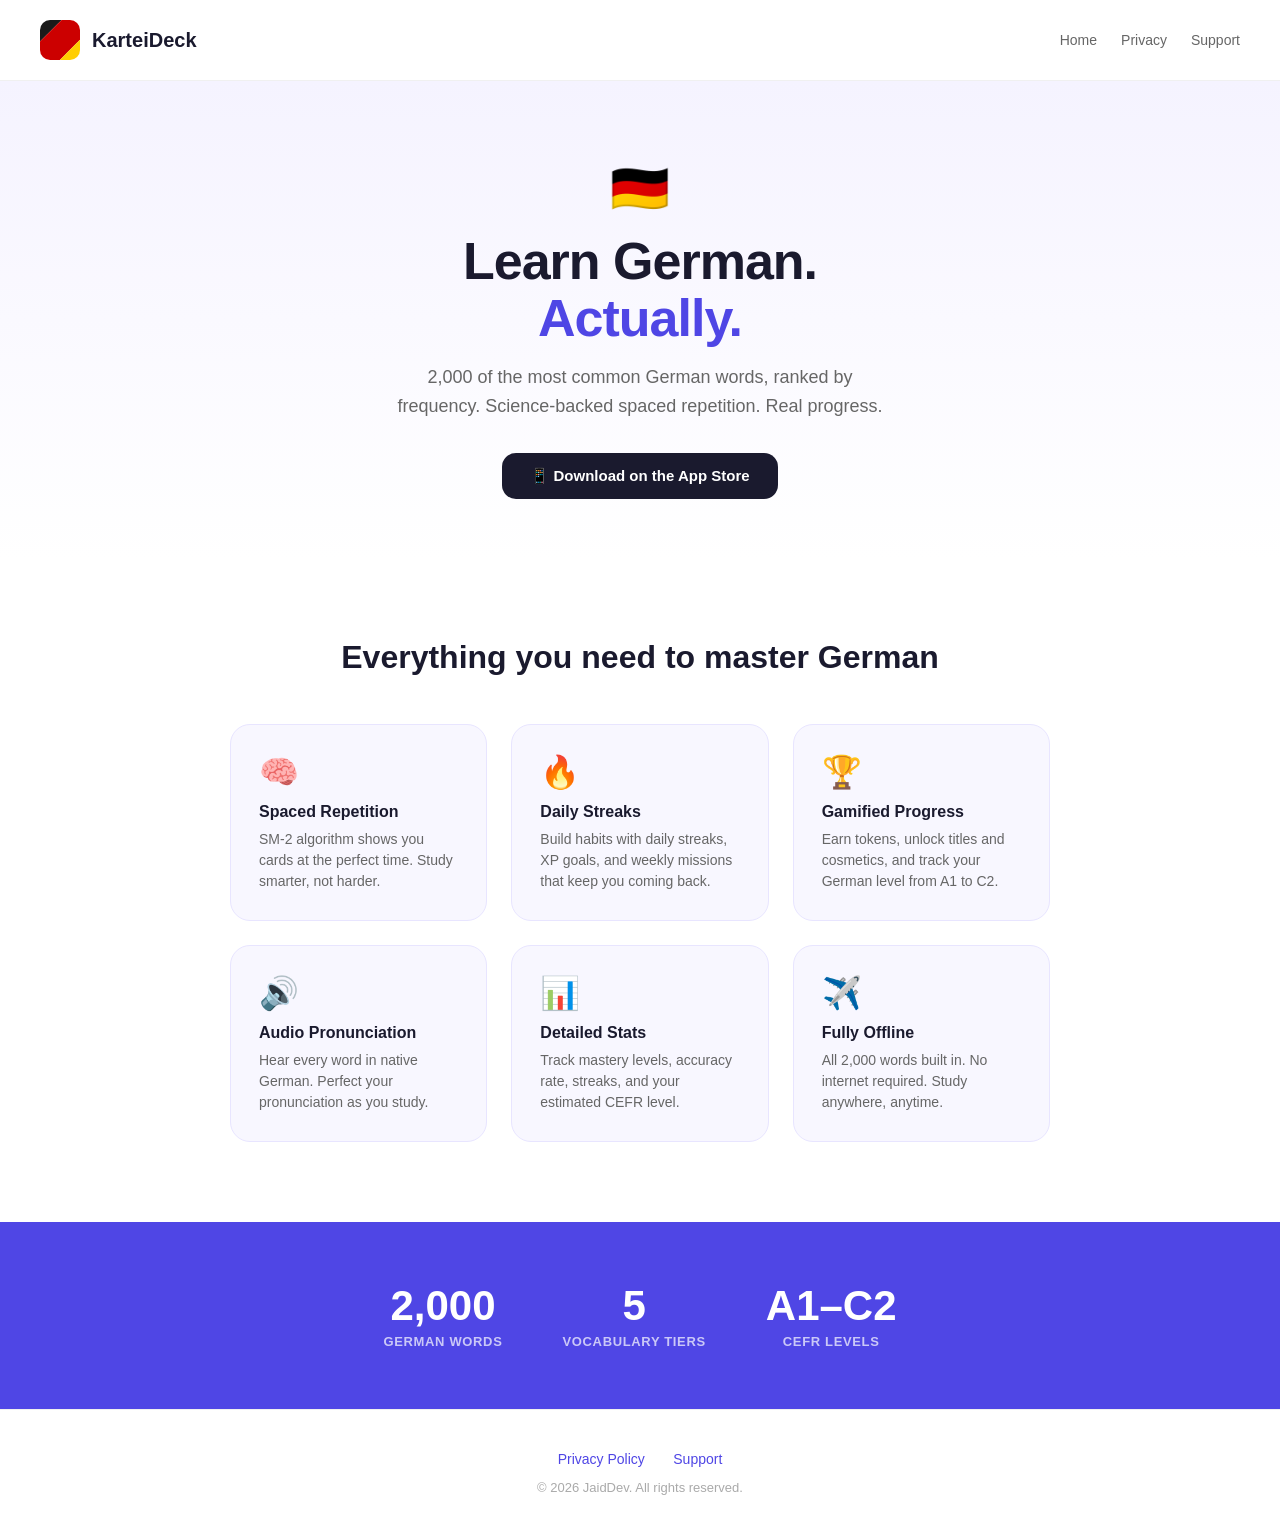
==== index.html @ 6522e7b8 "Add files via upload" ====
<!DOCTYPE html>
<html lang="en">
<head>
<meta charset="UTF-8">
<meta name="viewport" content="width=device-width, initial-scale=1.0">
<title>KarteiDeck — Learn German with Flashcards</title>
<style>
  * { box-sizing: border-box; margin: 0; padding: 0; }
  body { font-family: -apple-system, BlinkMacSystemFont, 'Segoe UI', sans-serif; background: #fff; color: #1a1a2e; }

  /* NAV */
  nav { display: flex; justify-content: space-between; align-items: center; padding: 20px 40px; border-bottom: 1px solid #f0f0f0; }
  .logo { display: flex; align-items: center; gap: 12px; }
  .logo-icon { width: 40px; height: 40px; border-radius: 10px; overflow: hidden; }
  .logo-icon svg { width: 40px; height: 40px; }
  .logo-text { font-size: 20px; font-weight: 800; color: #1a1a2e; }
  .nav-links { display: flex; gap: 24px; }
  .nav-links a { font-size: 14px; font-weight: 500; color: #666; text-decoration: none; }
  .nav-links a:hover { color: #4f46e5; }

  /* HERO */
  .hero { text-align: center; padding: 80px 40px 60px; background: linear-gradient(180deg, #f5f3ff 0%, #fff 100%); }
  .flag { font-size: 48px; margin-bottom: 16px; }
  .hero h1 { font-size: 52px; font-weight: 900; color: #1a1a2e; letter-spacing: -1px; margin-bottom: 16px; line-height: 1.1; }
  .hero h1 span { color: #4f46e5; }
  .hero p { font-size: 18px; color: #666; max-width: 500px; margin: 0 auto 32px; line-height: 1.6; }
  .app-store-btn { display: inline-block; background: #1a1a2e; color: #fff; padding: 14px 28px; border-radius: 14px; font-size: 15px; font-weight: 700; text-decoration: none; }
  .app-store-btn:hover { background: #4f46e5; }

  /* FEATURES */
  .features { padding: 80px 40px; max-width: 900px; margin: 0 auto; }
  .features h2 { font-size: 32px; font-weight: 900; text-align: center; margin-bottom: 48px; color: #1a1a2e; }
  .feature-grid { display: grid; grid-template-columns: repeat(3, 1fr); gap: 24px; }
  .feature-card { background: #f8f7ff; border-radius: 20px; padding: 28px; border: 1.5px solid #e8e5ff; }
  .feature-icon { font-size: 32px; margin-bottom: 12px; }
  .feature-title { font-size: 16px; font-weight: 800; color: #1a1a2e; margin-bottom: 8px; }
  .feature-desc { font-size: 14px; color: #666; line-height: 1.5; }

  /* STATS */
  .stats { background: #4f46e5; padding: 60px 40px; text-align: center; }
  .stats-grid { display: flex; justify-content: center; gap: 60px; max-width: 600px; margin: 0 auto; }
  .stat-num { font-size: 42px; font-weight: 900; color: #fff; }
  .stat-lbl { font-size: 13px; color: rgba(255,255,255,0.7); font-weight: 600; margin-top: 4px; text-transform: uppercase; letter-spacing: 0.05em; }

  /* FOOTER */
  footer { padding: 40px; text-align: center; border-top: 1px solid #f0f0f0; }
  footer a { color: #4f46e5; text-decoration: none; margin: 0 12px; font-size: 14px; }
  footer p { color: #aaa; font-size: 13px; margin-top: 12px; }

  @media (max-width: 600px) {
    .hero h1 { font-size: 32px; }
    .feature-grid { grid-template-columns: 1fr; }
    .stats-grid { flex-direction: column; gap: 32px; }
    nav { padding: 16px 20px; }
    .hero { padding: 48px 20px 40px; }
    .features { padding: 48px 20px; }
  }
</style>
</head>
<body>

<nav>
  <div class="logo">
    <div class="logo-icon">
      <svg viewBox="0 0 40 40" xmlns="http://www.w3.org/2000/svg">
        <g transform="rotate(-45, 20, 20)">
          <rect x="-20" y="-20" width="80" height="27" fill="#1a1a1a"/>
          <rect x="-20" y="7" width="80" height="27" fill="#CC0000"/>
          <rect x="-20" y="34" width="80" height="27" fill="#FFCE00"/>
        </g>
      </svg>
    </div>
    <span class="logo-text">KarteiDeck</span>
  </div>
  <div class="nav-links">
    <a href="index.html">Home</a>
    <a href="privacy.html">Privacy</a>
    <a href="support.html">Support</a>
  </div>
</nav>

<section class="hero">
  <div class="flag">🇩🇪</div>
  <h1>Learn German.<br><span>Actually.</span></h1>
  <p>2,000 of the most common German words, ranked by frequency. Science-backed spaced repetition. Real progress.</p>
  <a href="#" class="app-store-btn">📱 Download on the App Store</a>
</section>

<section class="features">
  <h2>Everything you need to master German</h2>
  <div class="feature-grid">
    <div class="feature-card">
      <div class="feature-icon">🧠</div>
      <div class="feature-title">Spaced Repetition</div>
      <div class="feature-desc">SM-2 algorithm shows you cards at the perfect time. Study smarter, not harder.</div>
    </div>
    <div class="feature-card">
      <div class="feature-icon">🔥</div>
      <div class="feature-title">Daily Streaks</div>
      <div class="feature-desc">Build habits with daily streaks, XP goals, and weekly missions that keep you coming back.</div>
    </div>
    <div class="feature-card">
      <div class="feature-icon">🏆</div>
      <div class="feature-title">Gamified Progress</div>
      <div class="feature-desc">Earn tokens, unlock titles and cosmetics, and track your German level from A1 to C2.</div>
    </div>
    <div class="feature-card">
      <div class="feature-icon">🔊</div>
      <div class="feature-title">Audio Pronunciation</div>
      <div class="feature-desc">Hear every word in native German. Perfect your pronunciation as you study.</div>
    </div>
    <div class="feature-card">
      <div class="feature-icon">📊</div>
      <div class="feature-title">Detailed Stats</div>
      <div class="feature-desc">Track mastery levels, accuracy rate, streaks, and your estimated CEFR level.</div>
    </div>
    <div class="feature-card">
      <div class="feature-icon">✈️</div>
      <div class="feature-title">Fully Offline</div>
      <div class="feature-desc">All 2,000 words built in. No internet required. Study anywhere, anytime.</div>
    </div>
  </div>
</section>

<section class="stats">
  <div class="stats-grid">
    <div>
      <div class="stat-num">2,000</div>
      <div class="stat-lbl">German words</div>
    </div>
    <div>
      <div class="stat-num">5</div>
      <div class="stat-lbl">Vocabulary tiers</div>
    </div>
    <div>
      <div class="stat-num">A1–C2</div>
      <div class="stat-lbl">CEFR levels</div>
    </div>
  </div>
</section>

<footer>
  <a href="privacy.html">Privacy Policy</a>
  <a href="support.html">Support</a>
  <p>© 2026 JaidDev. All rights reserved.</p>
</footer>

</body>
</html>
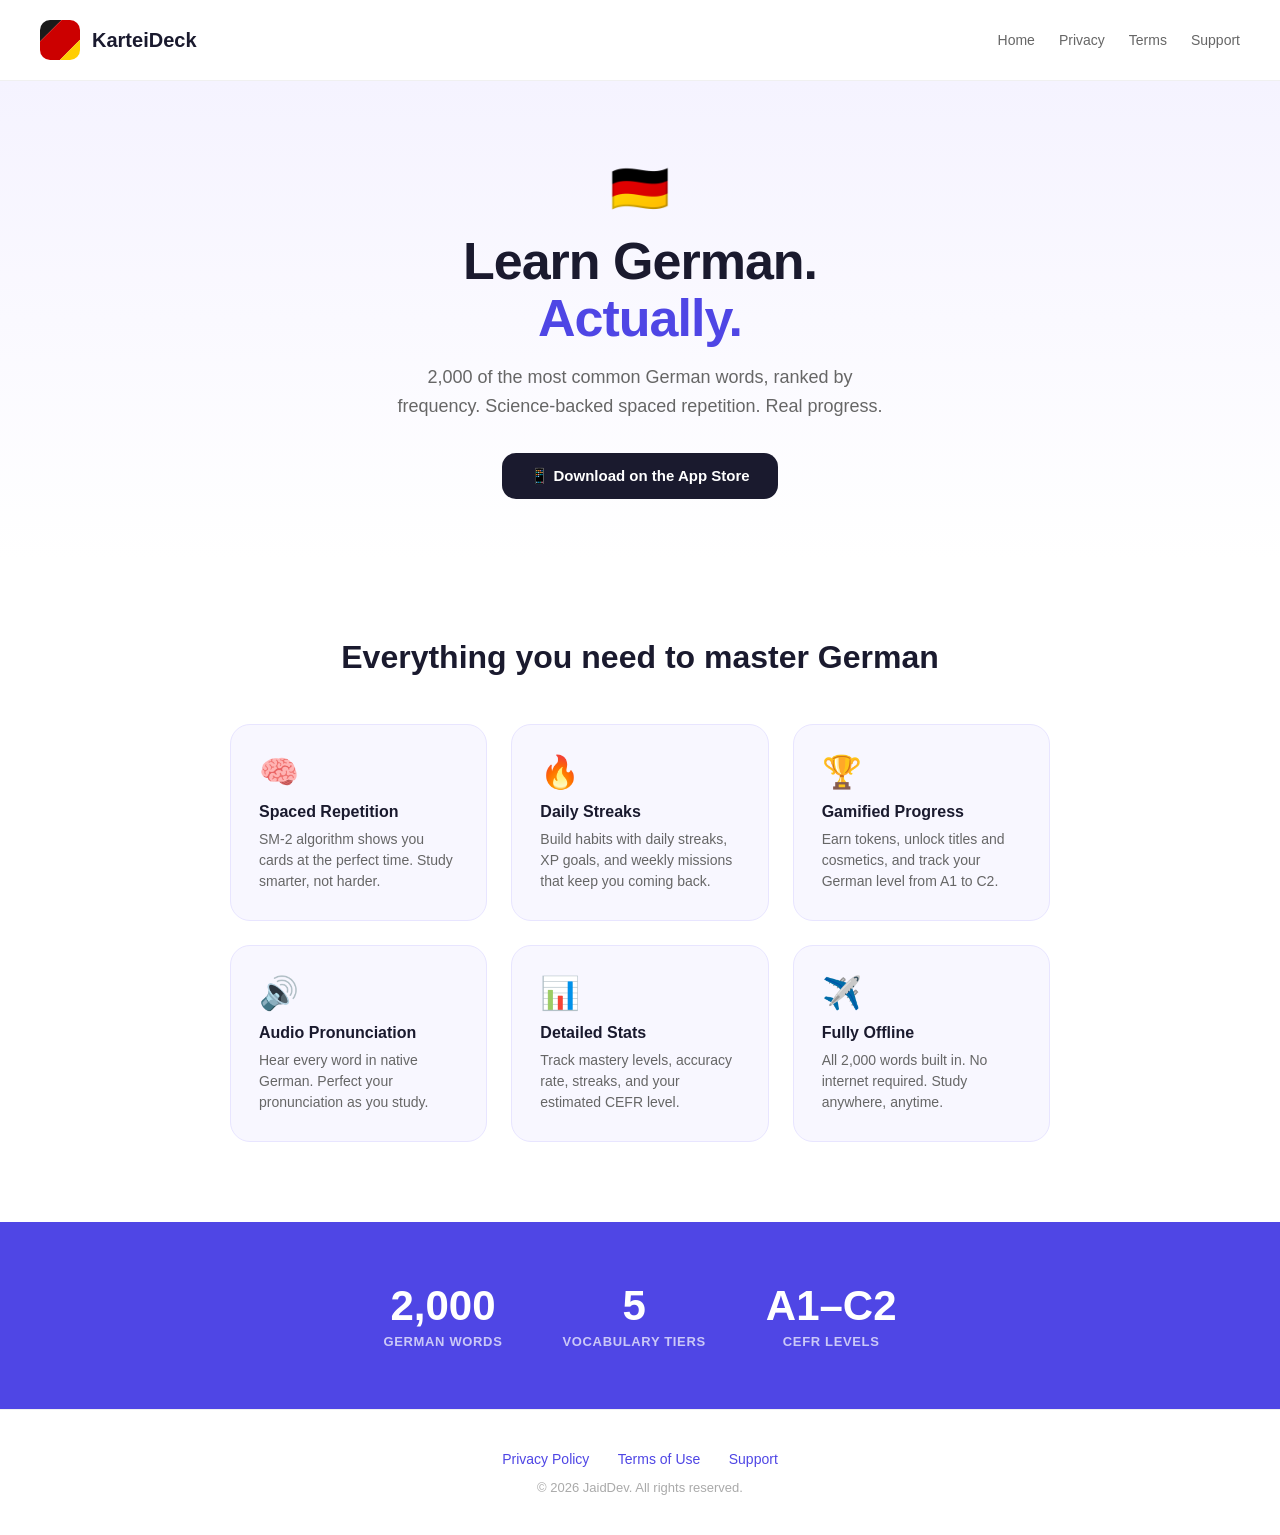
==== commit cefa129d: "terms added" ====
--- a/index.html
+++ b/index.html
@@ -75,6 +75,7 @@
   <div class="nav-links">
     <a href="index.html">Home</a>
     <a href="privacy.html">Privacy</a>
+    <a href="terms-of-use.html">Terms</a>
     <a href="support.html">Support</a>
   </div>
 </nav>
@@ -141,9 +142,10 @@
 
 <footer>
   <a href="privacy.html">Privacy Policy</a>
+  <a href="terms-of-use.html">Terms of Use</a>
   <a href="support.html">Support</a>
   <p>© 2026 JaidDev. All rights reserved.</p>
 </footer>
 
 </body>
-</html>
+</html>
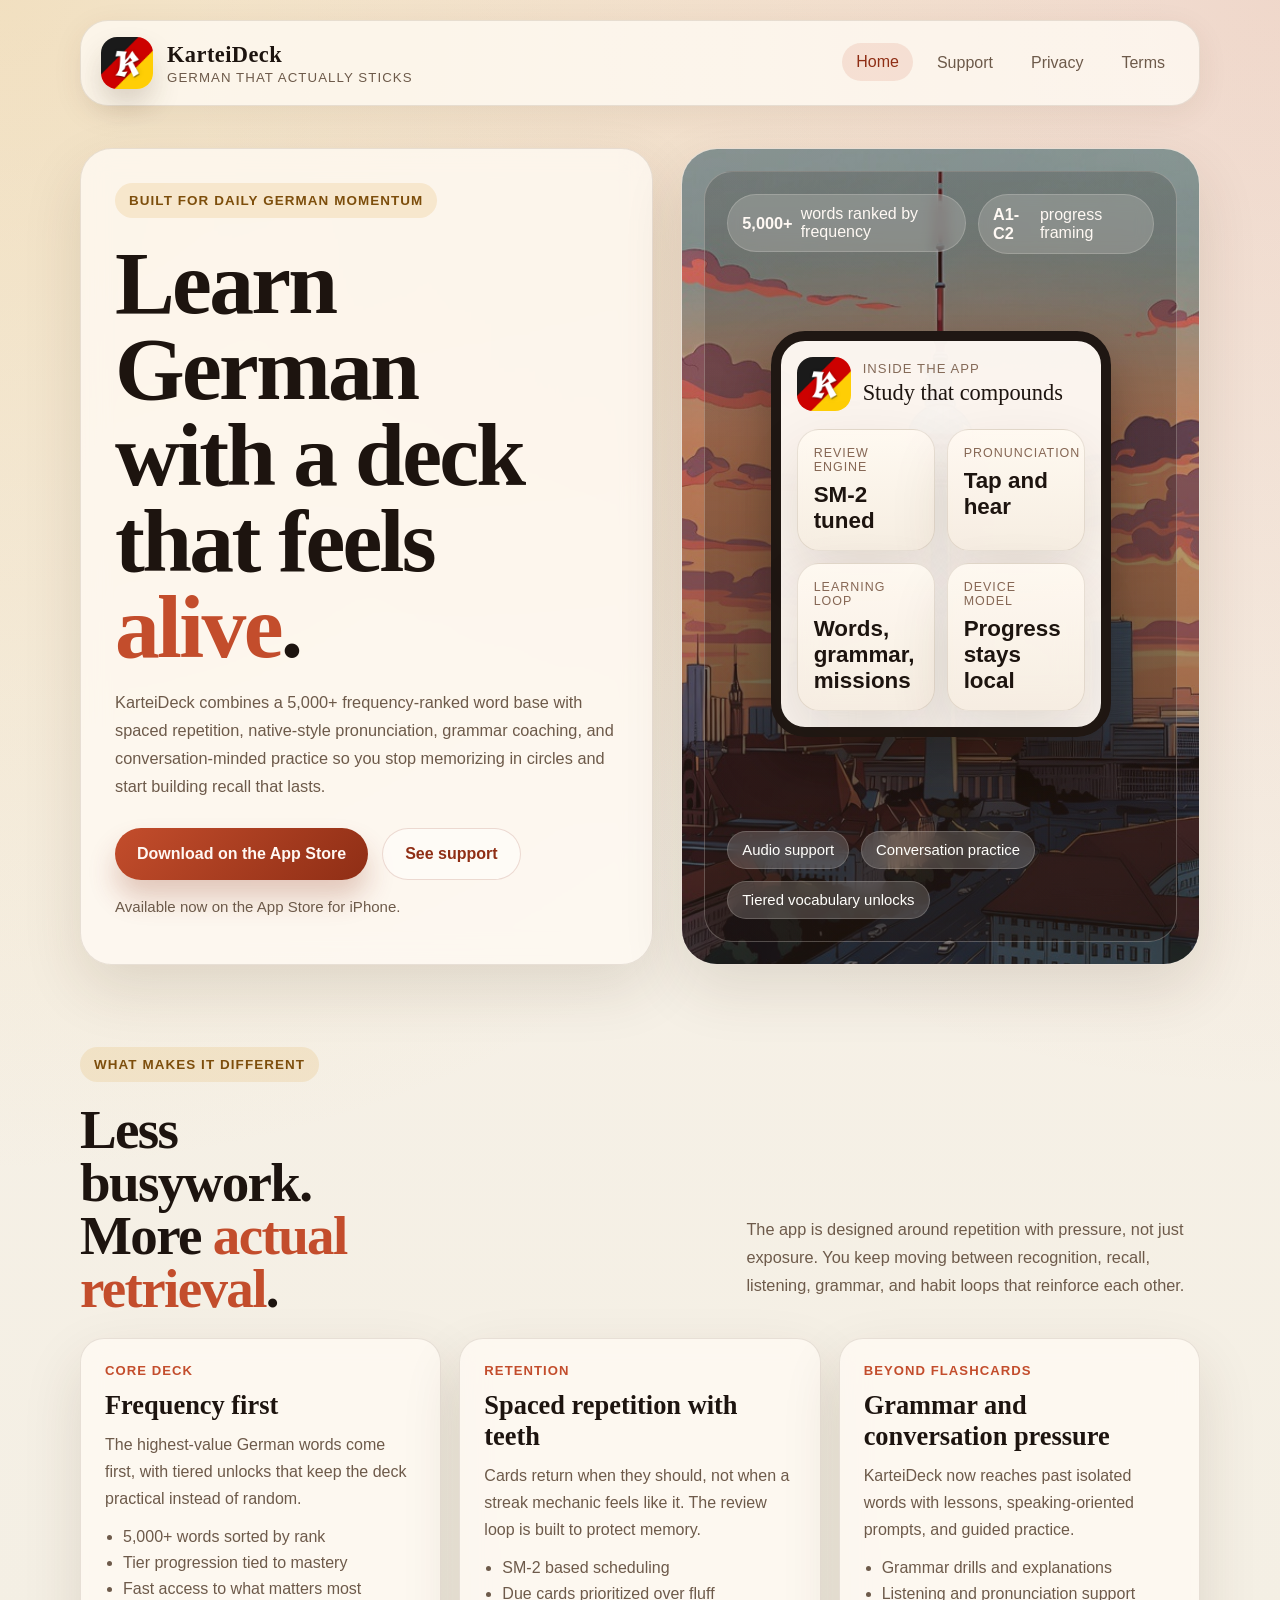
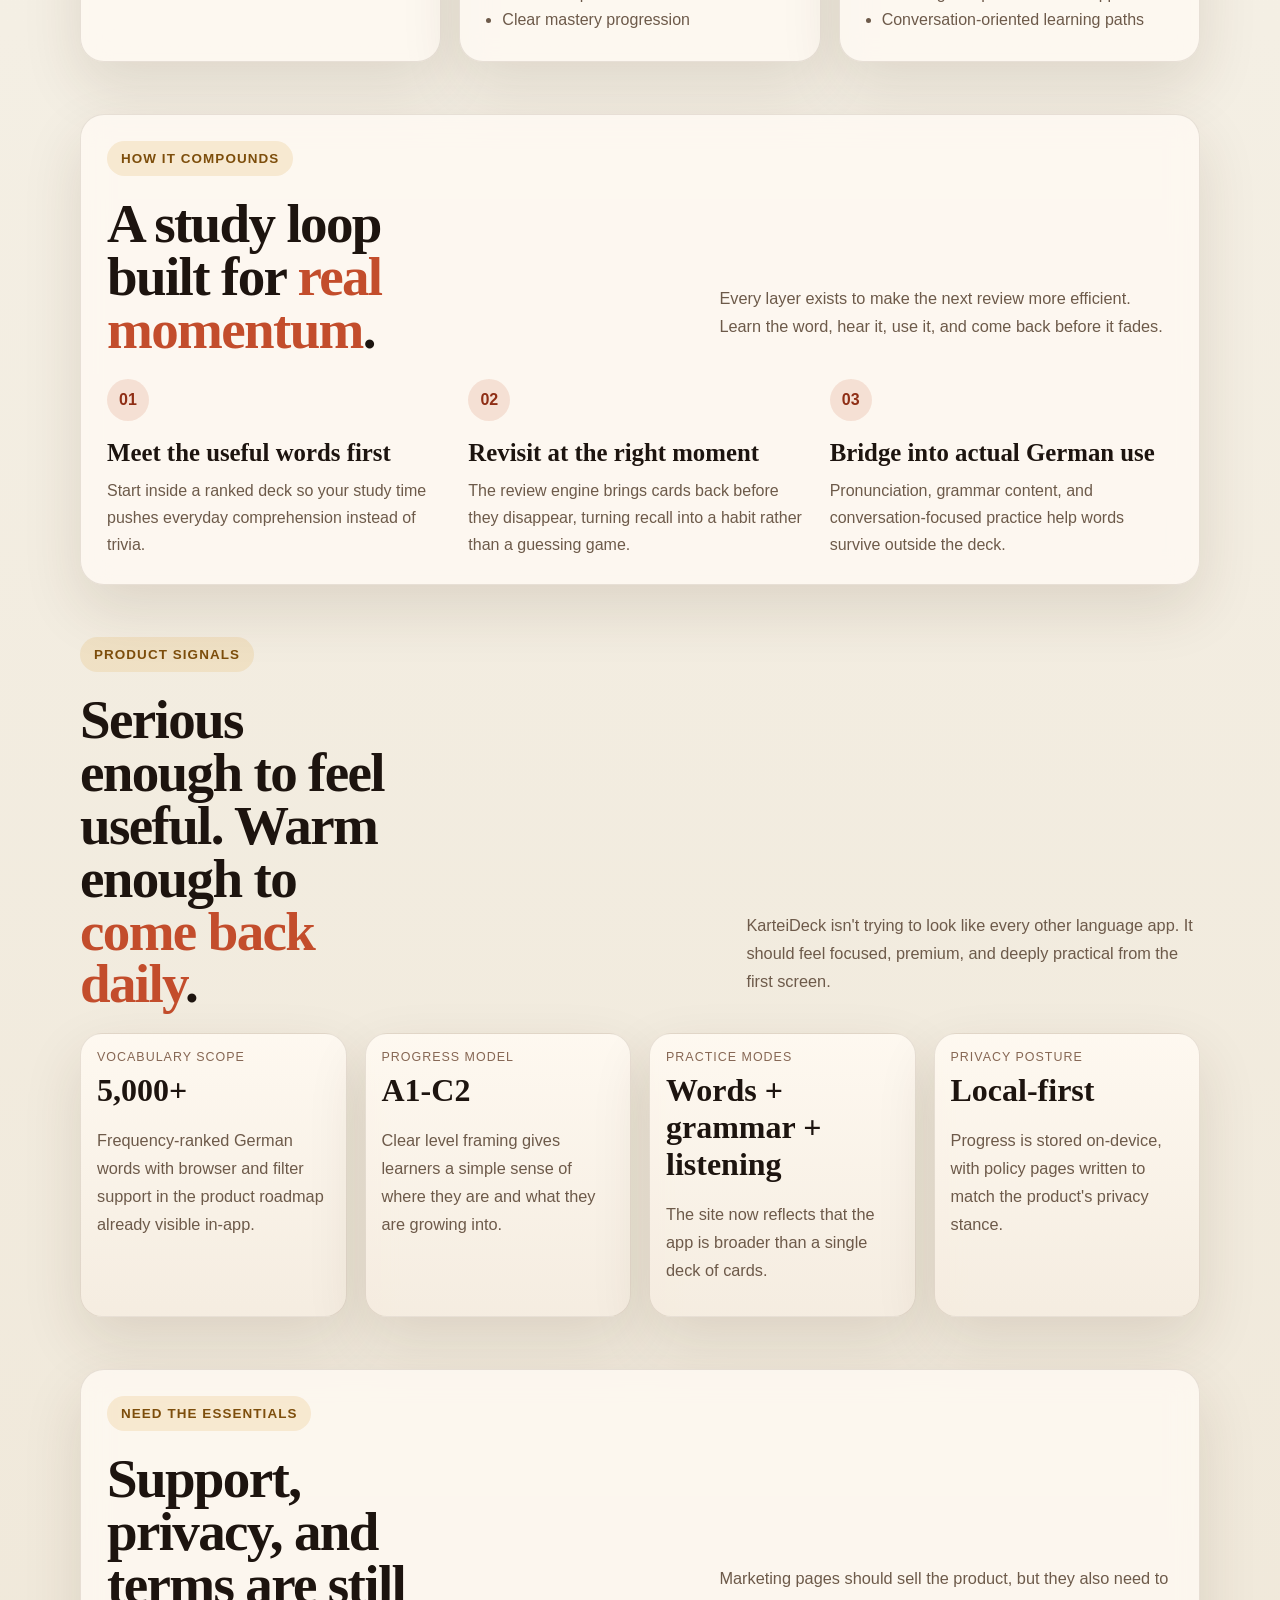
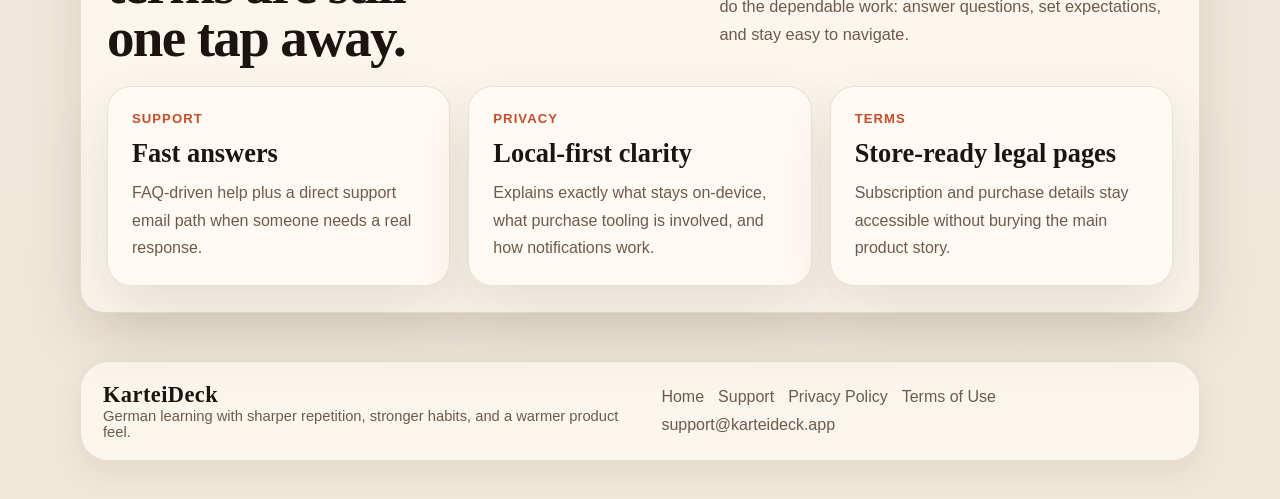
==== commit 79cc4f33: "Redesign website landing and legal pages" ====
--- a/index.html
+++ b/index.html
@@ -1,151 +1,258 @@
 <!DOCTYPE html>
 <html lang="en">
 <head>
-<meta charset="UTF-8">
-<meta name="viewport" content="width=device-width, initial-scale=1.0">
-<title>KarteiDeck — Learn German with Flashcards</title>
-<style>
-  * { box-sizing: border-box; margin: 0; padding: 0; }
-  body { font-family: -apple-system, BlinkMacSystemFont, 'Segoe UI', sans-serif; background: #fff; color: #1a1a2e; }
-
-  /* NAV */
-  nav { display: flex; justify-content: space-between; align-items: center; padding: 20px 40px; border-bottom: 1px solid #f0f0f0; }
-  .logo { display: flex; align-items: center; gap: 12px; }
-  .logo-icon { width: 40px; height: 40px; border-radius: 10px; overflow: hidden; }
-  .logo-icon svg { width: 40px; height: 40px; }
-  .logo-text { font-size: 20px; font-weight: 800; color: #1a1a2e; }
-  .nav-links { display: flex; gap: 24px; }
-  .nav-links a { font-size: 14px; font-weight: 500; color: #666; text-decoration: none; }
-  .nav-links a:hover { color: #4f46e5; }
-
-  /* HERO */
-  .hero { text-align: center; padding: 80px 40px 60px; background: linear-gradient(180deg, #f5f3ff 0%, #fff 100%); }
-  .flag { font-size: 48px; margin-bottom: 16px; }
-  .hero h1 { font-size: 52px; font-weight: 900; color: #1a1a2e; letter-spacing: -1px; margin-bottom: 16px; line-height: 1.1; }
-  .hero h1 span { color: #4f46e5; }
-  .hero p { font-size: 18px; color: #666; max-width: 500px; margin: 0 auto 32px; line-height: 1.6; }
-  .app-store-btn { display: inline-block; background: #1a1a2e; color: #fff; padding: 14px 28px; border-radius: 14px; font-size: 15px; font-weight: 700; text-decoration: none; }
-  .app-store-btn:hover { background: #4f46e5; }
-
-  /* FEATURES */
-  .features { padding: 80px 40px; max-width: 900px; margin: 0 auto; }
-  .features h2 { font-size: 32px; font-weight: 900; text-align: center; margin-bottom: 48px; color: #1a1a2e; }
-  .feature-grid { display: grid; grid-template-columns: repeat(3, 1fr); gap: 24px; }
-  .feature-card { background: #f8f7ff; border-radius: 20px; padding: 28px; border: 1.5px solid #e8e5ff; }
-  .feature-icon { font-size: 32px; margin-bottom: 12px; }
-  .feature-title { font-size: 16px; font-weight: 800; color: #1a1a2e; margin-bottom: 8px; }
-  .feature-desc { font-size: 14px; color: #666; line-height: 1.5; }
-
-  /* STATS */
-  .stats { background: #4f46e5; padding: 60px 40px; text-align: center; }
-  .stats-grid { display: flex; justify-content: center; gap: 60px; max-width: 600px; margin: 0 auto; }
-  .stat-num { font-size: 42px; font-weight: 900; color: #fff; }
-  .stat-lbl { font-size: 13px; color: rgba(255,255,255,0.7); font-weight: 600; margin-top: 4px; text-transform: uppercase; letter-spacing: 0.05em; }
-
-  /* FOOTER */
-  footer { padding: 40px; text-align: center; border-top: 1px solid #f0f0f0; }
-  footer a { color: #4f46e5; text-decoration: none; margin: 0 12px; font-size: 14px; }
-  footer p { color: #aaa; font-size: 13px; margin-top: 12px; }
-
-  @media (max-width: 600px) {
-    .hero h1 { font-size: 32px; }
-    .feature-grid { grid-template-columns: 1fr; }
-    .stats-grid { flex-direction: column; gap: 32px; }
-    nav { padding: 16px 20px; }
-    .hero { padding: 48px 20px 40px; }
-    .features { padding: 48px 20px; }
-  }
-</style>
+  <meta charset="UTF-8">
+  <meta name="viewport" content="width=device-width, initial-scale=1.0">
+  <title>KarteiDeck | App Store</title>
+  <meta name="description" content="KarteiDeck helps you build real German recall with a frequency-ranked deck, spaced repetition, pronunciation, grammar, and conversation-focused practice.">
+  <link rel="stylesheet" href="styles.css">
 </head>
 <body>
-
-<nav>
-  <div class="logo">
-    <div class="logo-icon">
-      <svg viewBox="0 0 40 40" xmlns="http://www.w3.org/2000/svg">
-        <g transform="rotate(-45, 20, 20)">
-          <rect x="-20" y="-20" width="80" height="27" fill="#1a1a1a"/>
-          <rect x="-20" y="7" width="80" height="27" fill="#CC0000"/>
-          <rect x="-20" y="34" width="80" height="27" fill="#FFCE00"/>
-        </g>
-      </svg>
-    </div>
-    <span class="logo-text">KarteiDeck</span>
+  <div class="page-shell">
+    <header class="site-header fade-in">
+      <nav class="nav">
+        <a class="brand" href="index.html">
+          <img class="brand-mark" src="assets/app-icon.jpg" alt="KarteiDeck app icon">
+          <span class="brand-copy">
+            <span class="brand-name">KarteiDeck</span>
+            <span class="brand-tag">German that actually sticks</span>
+          </span>
+        </a>
+        <div class="nav-links">
+          <a class="active" href="index.html">Home</a>
+          <a href="support.html">Support</a>
+          <a href="privacy.html">Privacy</a>
+          <a href="terms-of-use.html">Terms</a>
+        </div>
+      </nav>
+    </header>
+
+    <main>
+      <section class="hero">
+        <div class="hero-panel hero-copy fade-in delay-1">
+          <div class="eyebrow">Built for daily German momentum</div>
+          <h1 class="hero-title">Learn German with a deck that feels <span class="accent-text">alive</span>.</h1>
+          <p class="hero-subtitle">
+            KarteiDeck combines a 5,000+ frequency-ranked word base with spaced repetition, native-style pronunciation,
+            grammar coaching, and conversation-minded practice so you stop memorizing in circles and start building recall that lasts.
+          </p>
+          <div class="hero-actions">
+            <a class="button" href="https://apps.apple.com/us/app/karteideck/id6760624597" target="_blank" rel="noreferrer">Download on the App Store</a>
+            <a class="button-secondary" href="support.html">See support</a>
+          </div>
+          <p class="hero-footnote">Available now on the App Store for iPhone.</p>
+        </div>
+
+        <div class="hero-panel hero-stack fade-in delay-2">
+          <div class="showcase">
+            <div class="showcase-top">
+              <div class="showcase-badge"><strong>5,000+</strong> words ranked by frequency</div>
+              <div class="stat-pill"><strong>A1-C2</strong> progress framing</div>
+            </div>
+
+            <div class="showcase-phone">
+              <div class="phone-header">
+                <img class="phone-icon" src="assets/app-icon.jpg" alt="KarteiDeck icon">
+                <div>
+                  <div class="phone-label">Inside the app</div>
+                  <div class="phone-title">Study that compounds</div>
+                </div>
+              </div>
+
+              <div class="phone-card-grid">
+                <div class="metric-card">
+                  <span class="metric-label">Review engine</span>
+                  <span class="metric-value">SM-2 tuned</span>
+                </div>
+                <div class="metric-card">
+                  <span class="metric-label">Pronunciation</span>
+                  <span class="metric-value">Tap and hear</span>
+                </div>
+                <div class="metric-card">
+                  <span class="metric-label">Learning loop</span>
+                  <span class="metric-value">Words, grammar, missions</span>
+                </div>
+                <div class="metric-card">
+                  <span class="metric-label">Device model</span>
+                  <span class="metric-value">Progress stays local</span>
+                </div>
+              </div>
+            </div>
+
+            <div class="showcase-bottom">
+              <div class="micro-pill">Audio support</div>
+              <div class="micro-pill">Conversation practice</div>
+              <div class="micro-pill">Tiered vocabulary unlocks</div>
+            </div>
+          </div>
+        </div>
+      </section>
+
+      <section class="section">
+        <div class="section-header">
+          <div>
+            <div class="eyebrow">What makes it different</div>
+            <h2 class="section-title">Less busywork. More <span class="accent-text">actual retrieval</span>.</h2>
+          </div>
+          <p class="section-copy">
+            The app is designed around repetition with pressure, not just exposure. You keep moving between recognition,
+            recall, listening, grammar, and habit loops that reinforce each other.
+          </p>
+        </div>
+
+        <div class="feature-grid">
+          <article class="feature-card fade-in">
+            <div class="feature-kicker">Core deck</div>
+            <h3>Frequency first</h3>
+            <p>The highest-value German words come first, with tiered unlocks that keep the deck practical instead of random.</p>
+            <ul class="feature-list">
+              <li>5,000+ words sorted by rank</li>
+              <li>Tier progression tied to mastery</li>
+              <li>Fast access to what matters most</li>
+            </ul>
+          </article>
+
+          <article class="feature-card fade-in delay-1">
+            <div class="feature-kicker">Retention</div>
+            <h3>Spaced repetition with teeth</h3>
+            <p>Cards return when they should, not when a streak mechanic feels like it. The review loop is built to protect memory.</p>
+            <ul class="feature-list">
+              <li>SM-2 based scheduling</li>
+              <li>Due cards prioritized over fluff</li>
+              <li>Clear mastery progression</li>
+            </ul>
+          </article>
+
+          <article class="feature-card fade-in delay-2">
+            <div class="feature-kicker">Beyond flashcards</div>
+            <h3>Grammar and conversation pressure</h3>
+            <p>KarteiDeck now reaches past isolated words with lessons, speaking-oriented prompts, and guided practice.</p>
+            <ul class="feature-list">
+              <li>Grammar drills and explanations</li>
+              <li>Listening and pronunciation support</li>
+              <li>Conversation-oriented learning paths</li>
+            </ul>
+          </article>
+        </div>
+      </section>
+
+      <section class="section">
+        <div class="section-panel">
+          <div class="section-header">
+            <div>
+              <div class="eyebrow">How it compounds</div>
+              <h2 class="section-title">A study loop built for <span class="accent-text">real momentum</span>.</h2>
+            </div>
+            <p class="section-copy">
+              Every layer exists to make the next review more efficient. Learn the word, hear it, use it, and come back before it fades.
+            </p>
+          </div>
+
+          <div class="timeline">
+            <article class="timeline-step">
+              <div class="step-number">01</div>
+              <h3>Meet the useful words first</h3>
+              <p>Start inside a ranked deck so your study time pushes everyday comprehension instead of trivia.</p>
+            </article>
+
+            <article class="timeline-step">
+              <div class="step-number">02</div>
+              <h3>Revisit at the right moment</h3>
+              <p>The review engine brings cards back before they disappear, turning recall into a habit rather than a guessing game.</p>
+            </article>
+
+            <article class="timeline-step">
+              <div class="step-number">03</div>
+              <h3>Bridge into actual German use</h3>
+              <p>Pronunciation, grammar content, and conversation-focused practice help words survive outside the deck.</p>
+            </article>
+          </div>
+        </div>
+      </section>
+
+      <section class="section">
+        <div class="section-header">
+          <div>
+            <div class="eyebrow">Product signals</div>
+            <h2 class="section-title">Serious enough to feel useful. Warm enough to <span class="accent-text">come back daily</span>.</h2>
+          </div>
+          <p class="section-copy">
+            KarteiDeck isn't trying to look like every other language app. It should feel focused, premium, and deeply practical from the first screen.
+          </p>
+        </div>
+
+        <div class="metrics-band">
+          <div class="metric-card">
+            <span class="metric-label">Vocabulary scope</span>
+            <span class="metric-value">5,000+</span>
+            <p class="body-copy">Frequency-ranked German words with browser and filter support in the product roadmap already visible in-app.</p>
+          </div>
+          <div class="metric-card">
+            <span class="metric-label">Progress model</span>
+            <span class="metric-value">A1-C2</span>
+            <p class="body-copy">Clear level framing gives learners a simple sense of where they are and what they are growing into.</p>
+          </div>
+          <div class="metric-card">
+            <span class="metric-label">Practice modes</span>
+            <span class="metric-value">Words + grammar + listening</span>
+            <p class="body-copy">The site now reflects that the app is broader than a single deck of cards.</p>
+          </div>
+          <div class="metric-card">
+            <span class="metric-label">Privacy posture</span>
+            <span class="metric-value">Local-first</span>
+            <p class="body-copy">Progress is stored on-device, with policy pages written to match the product's privacy stance.</p>
+          </div>
+        </div>
+      </section>
+
+      <section class="section">
+        <div class="section-panel">
+          <div class="section-header">
+            <div>
+              <div class="eyebrow">Need the essentials</div>
+              <h2 class="section-title">Support, privacy, and terms are still one tap away.</h2>
+            </div>
+            <p class="section-copy">
+              Marketing pages should sell the product, but they also need to do the dependable work: answer questions, set expectations, and stay easy to navigate.
+            </p>
+          </div>
+
+          <div class="feature-grid">
+            <article class="feature-card">
+              <div class="feature-kicker">Support</div>
+              <h3>Fast answers</h3>
+              <p>FAQ-driven help plus a direct support email path when someone needs a real response.</p>
+            </article>
+            <article class="feature-card">
+              <div class="feature-kicker">Privacy</div>
+              <h3>Local-first clarity</h3>
+              <p>Explains exactly what stays on-device, what purchase tooling is involved, and how notifications work.</p>
+            </article>
+            <article class="feature-card">
+              <div class="feature-kicker">Terms</div>
+              <h3>Store-ready legal pages</h3>
+              <p>Subscription and purchase details stay accessible without burying the main product story.</p>
+            </article>
+          </div>
+        </div>
+      </section>
+    </main>
+
+    <footer class="site-footer">
+      <div class="footer-card">
+        <div>
+          <div class="brand-name">KarteiDeck</div>
+          <div class="footer-copy">German learning with sharper repetition, stronger habits, and a warmer product feel.</div>
+        </div>
+        <div class="footer-links">
+          <a href="index.html">Home</a>
+          <a href="support.html">Support</a>
+          <a href="privacy.html">Privacy Policy</a>
+          <a href="terms-of-use.html">Terms of Use</a>
+          <a href="mailto:support@karteideck.app">support@karteideck.app</a>
+        </div>
+      </div>
+    </footer>
   </div>
-  <div class="nav-links">
-    <a href="index.html">Home</a>
-    <a href="privacy.html">Privacy</a>
-    <a href="terms-of-use.html">Terms</a>
-    <a href="support.html">Support</a>
-  </div>
-</nav>
-
-<section class="hero">
-  <div class="flag">🇩🇪</div>
-  <h1>Learn German.<br><span>Actually.</span></h1>
-  <p>2,000 of the most common German words, ranked by frequency. Science-backed spaced repetition. Real progress.</p>
-  <a href="#" class="app-store-btn">📱 Download on the App Store</a>
-</section>
-
-<section class="features">
-  <h2>Everything you need to master German</h2>
-  <div class="feature-grid">
-    <div class="feature-card">
-      <div class="feature-icon">🧠</div>
-      <div class="feature-title">Spaced Repetition</div>
-      <div class="feature-desc">SM-2 algorithm shows you cards at the perfect time. Study smarter, not harder.</div>
-    </div>
-    <div class="feature-card">
-      <div class="feature-icon">🔥</div>
-      <div class="feature-title">Daily Streaks</div>
-      <div class="feature-desc">Build habits with daily streaks, XP goals, and weekly missions that keep you coming back.</div>
-    </div>
-    <div class="feature-card">
-      <div class="feature-icon">🏆</div>
-      <div class="feature-title">Gamified Progress</div>
-      <div class="feature-desc">Earn tokens, unlock titles and cosmetics, and track your German level from A1 to C2.</div>
-    </div>
-    <div class="feature-card">
-      <div class="feature-icon">🔊</div>
-      <div class="feature-title">Audio Pronunciation</div>
-      <div class="feature-desc">Hear every word in native German. Perfect your pronunciation as you study.</div>
-    </div>
-    <div class="feature-card">
-      <div class="feature-icon">📊</div>
-      <div class="feature-title">Detailed Stats</div>
-      <div class="feature-desc">Track mastery levels, accuracy rate, streaks, and your estimated CEFR level.</div>
-    </div>
-    <div class="feature-card">
-      <div class="feature-icon">✈️</div>
-      <div class="feature-title">Fully Offline</div>
-      <div class="feature-desc">All 2,000 words built in. No internet required. Study anywhere, anytime.</div>
-    </div>
-  </div>
-</section>
-
-<section class="stats">
-  <div class="stats-grid">
-    <div>
-      <div class="stat-num">2,000</div>
-      <div class="stat-lbl">German words</div>
-    </div>
-    <div>
-      <div class="stat-num">5</div>
-      <div class="stat-lbl">Vocabulary tiers</div>
-    </div>
-    <div>
-      <div class="stat-num">A1–C2</div>
-      <div class="stat-lbl">CEFR levels</div>
-    </div>
-  </div>
-</section>
-
-<footer>
-  <a href="privacy.html">Privacy Policy</a>
-  <a href="terms-of-use.html">Terms of Use</a>
-  <a href="support.html">Support</a>
-  <p>© 2026 JaidDev. All rights reserved.</p>
-</footer>
-
 </body>
-</html>+</html>
--- a/styles.css
+++ b/styles.css
@@ -0,0 +1,757 @@
+:root {
+  --bg: #f4efe4;
+  --bg-soft: #fbf7f0;
+  --surface: rgba(255, 250, 244, 0.78);
+  --surface-strong: #fff9f1;
+  --surface-border: rgba(79, 53, 28, 0.12);
+  --text: #1d140f;
+  --muted: #6d5a4a;
+  --accent: #c34d2c;
+  --accent-strong: #8f2e15;
+  --accent-soft: #f7d8be;
+  --gold: #e0b057;
+  --shadow: 0 24px 60px rgba(65, 38, 17, 0.12);
+  --radius-xl: 32px;
+  --radius-lg: 24px;
+  --radius-md: 18px;
+  --radius-sm: 999px;
+  --container: min(1120px, calc(100vw - 32px));
+}
+
+* {
+  box-sizing: border-box;
+}
+
+html {
+  scroll-behavior: smooth;
+}
+
+body {
+  margin: 0;
+  min-height: 100vh;
+  font-family: "Avenir Next", "Trebuchet MS", "Segoe UI", sans-serif;
+  color: var(--text);
+  background:
+    radial-gradient(circle at top left, rgba(224, 176, 87, 0.28), transparent 30%),
+    radial-gradient(circle at top right, rgba(195, 77, 44, 0.16), transparent 28%),
+    linear-gradient(180deg, #f8f2e9 0%, #f4efe4 44%, #efe7d8 100%);
+}
+
+img {
+  display: block;
+  max-width: 100%;
+}
+
+a {
+  color: inherit;
+}
+
+.page-shell {
+  width: var(--container);
+  margin: 0 auto;
+}
+
+.site-header {
+  padding: 20px 0 14px;
+}
+
+.nav {
+  display: flex;
+  align-items: center;
+  justify-content: space-between;
+  gap: 20px;
+  padding: 16px 20px;
+  background: rgba(255, 251, 245, 0.76);
+  border: 1px solid var(--surface-border);
+  backdrop-filter: blur(18px);
+  border-radius: 28px;
+  box-shadow: 0 8px 30px rgba(93, 57, 31, 0.08);
+}
+
+.brand {
+  display: inline-flex;
+  align-items: center;
+  gap: 14px;
+  text-decoration: none;
+  min-width: 0;
+}
+
+.brand-mark {
+  width: 52px;
+  height: 52px;
+  border-radius: 16px;
+  object-fit: cover;
+  box-shadow: 0 16px 28px rgba(69, 42, 21, 0.18);
+}
+
+.brand-copy {
+  min-width: 0;
+}
+
+.brand-name {
+  display: block;
+  font-family: "Iowan Old Style", "Baskerville", "Times New Roman", serif;
+  font-size: 1.4rem;
+  font-weight: 700;
+  letter-spacing: 0.02em;
+}
+
+.brand-tag {
+  display: block;
+  margin-top: 2px;
+  color: var(--muted);
+  font-size: 0.83rem;
+  letter-spacing: 0.08em;
+  text-transform: uppercase;
+}
+
+.nav-links {
+  display: flex;
+  flex-wrap: wrap;
+  justify-content: flex-end;
+  gap: 10px;
+}
+
+.nav-links a {
+  padding: 10px 14px;
+  text-decoration: none;
+  color: var(--muted);
+  border-radius: 999px;
+  transition: background-color 180ms ease, color 180ms ease, transform 180ms ease;
+}
+
+.nav-links a:hover,
+.nav-links a:focus-visible,
+.nav-links a.active {
+  background: rgba(195, 77, 44, 0.12);
+  color: var(--accent-strong);
+  transform: translateY(-1px);
+}
+
+.hero {
+  position: relative;
+  display: grid;
+  grid-template-columns: 1.05fr 0.95fr;
+  gap: 28px;
+  padding: 28px 0 56px;
+  align-items: stretch;
+}
+
+.hero-panel,
+.glass-card,
+.feature-card,
+.metric-card,
+.support-card,
+.legal-callout,
+.faq-item,
+.article-shell,
+.section-panel {
+  background: var(--surface);
+  border: 1px solid var(--surface-border);
+  backdrop-filter: blur(14px);
+  box-shadow: var(--shadow);
+}
+
+.hero-copy {
+  padding: 34px;
+  border-radius: var(--radius-xl);
+}
+
+.eyebrow {
+  display: inline-flex;
+  align-items: center;
+  gap: 8px;
+  padding: 10px 14px;
+  margin-bottom: 22px;
+  border-radius: var(--radius-sm);
+  background: rgba(224, 176, 87, 0.2);
+  color: #7d4e0c;
+  font-size: 0.84rem;
+  font-weight: 700;
+  letter-spacing: 0.08em;
+  text-transform: uppercase;
+}
+
+.hero-title,
+.section-title,
+.page-title {
+  margin: 0;
+  font-family: "Iowan Old Style", "Baskerville", "Times New Roman", serif;
+  line-height: 0.96;
+  letter-spacing: -0.03em;
+}
+
+.hero-title {
+  font-size: clamp(3rem, 7vw, 5.8rem);
+  max-width: 10ch;
+}
+
+.hero-title .accent-text,
+.section-title .accent-text,
+.page-title .accent-text {
+  color: var(--accent);
+}
+
+.hero-subtitle,
+.section-copy,
+.page-subtitle,
+.body-copy,
+.faq-body,
+.article-shell p,
+.article-shell li {
+  color: var(--muted);
+  line-height: 1.72;
+  font-size: 1.02rem;
+}
+
+.hero-subtitle {
+  max-width: 58ch;
+  margin: 18px 0 0;
+}
+
+.hero-actions {
+  display: flex;
+  flex-wrap: wrap;
+  gap: 14px;
+  margin: 28px 0 18px;
+}
+
+.button,
+.button-secondary {
+  display: inline-flex;
+  align-items: center;
+  justify-content: center;
+  gap: 10px;
+  min-height: 52px;
+  padding: 0 22px;
+  border-radius: 999px;
+  text-decoration: none;
+  font-weight: 700;
+  transition: transform 180ms ease, box-shadow 180ms ease, background-color 180ms ease;
+}
+
+.button {
+  background: linear-gradient(135deg, var(--accent) 0%, var(--accent-strong) 100%);
+  color: #fff8f3;
+  box-shadow: 0 18px 28px rgba(143, 46, 21, 0.24);
+}
+
+.button-secondary {
+  color: var(--accent-strong);
+  background: rgba(255, 255, 255, 0.42);
+  border: 1px solid rgba(143, 46, 21, 0.16);
+}
+
+.button:hover,
+.button-secondary:hover,
+.button:focus-visible,
+.button-secondary:focus-visible {
+  transform: translateY(-2px);
+}
+
+.hero-footnote {
+  color: var(--muted);
+  font-size: 0.94rem;
+}
+
+.hero-stack {
+  position: relative;
+  padding: 22px;
+  border-radius: calc(var(--radius-xl) + 4px);
+  overflow: hidden;
+}
+
+.hero-stack::before {
+  content: "";
+  position: absolute;
+  inset: 0;
+  background:
+    linear-gradient(160deg, rgba(195, 77, 44, 0.16), rgba(224, 176, 87, 0.08)),
+    url("assets/berlin-skyline.jpg") center/cover;
+  filter: saturate(0.95);
+  transform: scale(1.03);
+}
+
+.hero-stack::after {
+  content: "";
+  position: absolute;
+  inset: 0;
+  background: linear-gradient(180deg, rgba(28, 20, 15, 0.12), rgba(28, 20, 15, 0.52));
+}
+
+.showcase {
+  position: relative;
+  z-index: 1;
+  min-height: 100%;
+  border-radius: 28px;
+  border: 1px solid rgba(255, 247, 240, 0.25);
+  padding: 22px;
+  display: flex;
+  flex-direction: column;
+  justify-content: space-between;
+  background: linear-gradient(180deg, rgba(31, 19, 14, 0.18), rgba(31, 19, 14, 0.38));
+}
+
+.showcase-top {
+  display: flex;
+  justify-content: space-between;
+  gap: 12px;
+  align-items: flex-start;
+}
+
+.showcase-badge,
+.stat-pill,
+.micro-pill {
+  display: inline-flex;
+  align-items: center;
+  gap: 8px;
+  width: fit-content;
+  padding: 10px 14px;
+  border-radius: 999px;
+  background: rgba(255, 247, 240, 0.18);
+  border: 1px solid rgba(255, 247, 240, 0.18);
+  color: #fff9f4;
+  backdrop-filter: blur(8px);
+}
+
+.showcase-badge strong,
+.stat-pill strong {
+  font-size: 1.02rem;
+}
+
+.showcase-phone {
+  align-self: center;
+  width: min(100%, 340px);
+  background: rgba(255, 250, 245, 0.96);
+  border-radius: 34px;
+  padding: 16px;
+  border: 10px solid #1f1713;
+  box-shadow: 0 26px 48px rgba(18, 13, 10, 0.35);
+}
+
+.phone-header {
+  display: flex;
+  align-items: center;
+  gap: 12px;
+}
+
+.phone-icon {
+  width: 54px;
+  height: 54px;
+  border-radius: 16px;
+  object-fit: cover;
+}
+
+.phone-label {
+  font-size: 0.82rem;
+  letter-spacing: 0.08em;
+  text-transform: uppercase;
+  color: #846a58;
+}
+
+.phone-title {
+  margin-top: 4px;
+  font-family: "Iowan Old Style", "Baskerville", serif;
+  font-size: 1.4rem;
+}
+
+.phone-card-grid {
+  display: grid;
+  grid-template-columns: repeat(2, minmax(0, 1fr));
+  gap: 12px;
+  margin-top: 18px;
+}
+
+.metric-card {
+  padding: 16px;
+  border-radius: 22px;
+  background: linear-gradient(180deg, rgba(255, 249, 241, 0.92), rgba(245, 236, 224, 0.92));
+}
+
+.metric-label {
+  display: block;
+  color: #866754;
+  font-size: 0.78rem;
+  letter-spacing: 0.08em;
+  text-transform: uppercase;
+}
+
+.metric-value {
+  display: block;
+  margin-top: 8px;
+  font-size: 1.4rem;
+  font-weight: 800;
+}
+
+.showcase-bottom {
+  display: flex;
+  flex-wrap: wrap;
+  gap: 12px;
+  margin-top: 18px;
+}
+
+.micro-pill {
+  color: #fffefb;
+  font-size: 0.93rem;
+}
+
+.section {
+  padding: 26px 0;
+}
+
+.section-header {
+  display: flex;
+  justify-content: space-between;
+  align-items: end;
+  gap: 20px;
+  margin-bottom: 22px;
+}
+
+.section-title {
+  font-size: clamp(2rem, 4.3vw, 3.45rem);
+  max-width: 12ch;
+}
+
+.section-copy {
+  max-width: 50ch;
+}
+
+.feature-grid,
+.support-grid,
+.legal-grid,
+.article-grid {
+  display: grid;
+  gap: 18px;
+}
+
+.feature-grid {
+  grid-template-columns: repeat(3, minmax(0, 1fr));
+}
+
+.feature-card {
+  padding: 24px;
+  border-radius: var(--radius-lg);
+}
+
+.feature-kicker {
+  color: var(--accent);
+  font-size: 0.82rem;
+  font-weight: 700;
+  letter-spacing: 0.08em;
+  text-transform: uppercase;
+}
+
+.feature-card h3,
+.support-card h3,
+.legal-callout h3 {
+  margin: 12px 0 10px;
+  font-family: "Iowan Old Style", "Baskerville", serif;
+  font-size: 1.65rem;
+}
+
+.feature-card p,
+.support-card p,
+.legal-callout p {
+  margin: 0;
+  color: var(--muted);
+  line-height: 1.7;
+}
+
+.feature-list,
+.article-shell ul {
+  margin: 16px 0 0;
+  padding-left: 18px;
+  color: var(--muted);
+}
+
+.feature-list li,
+.article-shell li {
+  margin-bottom: 8px;
+}
+
+.timeline {
+  display: grid;
+  grid-template-columns: repeat(3, minmax(0, 1fr));
+  gap: 18px;
+}
+
+.section-panel {
+  padding: 26px;
+  border-radius: var(--radius-lg);
+}
+
+.timeline-step {
+  position: relative;
+}
+
+.step-number {
+  display: inline-flex;
+  align-items: center;
+  justify-content: center;
+  width: 42px;
+  height: 42px;
+  border-radius: 50%;
+  background: rgba(195, 77, 44, 0.14);
+  color: var(--accent-strong);
+  font-weight: 800;
+}
+
+.timeline-step h3 {
+  margin: 18px 0 10px;
+  font-family: "Iowan Old Style", "Baskerville", serif;
+  font-size: 1.55rem;
+}
+
+.timeline-step p {
+  margin: 0;
+  color: var(--muted);
+  line-height: 1.7;
+}
+
+.metrics-band {
+  display: grid;
+  grid-template-columns: repeat(4, minmax(0, 1fr));
+  gap: 18px;
+}
+
+.metrics-band .metric-card {
+  min-height: 150px;
+}
+
+.metrics-band .metric-value {
+  font-family: "Iowan Old Style", "Baskerville", serif;
+  font-size: 2rem;
+}
+
+.page-hero {
+  padding: 24px 0 28px;
+}
+
+.page-hero-card {
+  padding: 34px;
+  border-radius: var(--radius-xl);
+}
+
+.page-title {
+  font-size: clamp(2.6rem, 5.6vw, 4.3rem);
+  max-width: 11ch;
+}
+
+.page-subtitle {
+  max-width: 60ch;
+  margin: 16px 0 0;
+}
+
+.meta-row {
+  margin-top: 18px;
+  color: var(--muted);
+  font-size: 0.95rem;
+}
+
+.support-grid {
+  grid-template-columns: 1.1fr 0.9fr;
+  align-items: start;
+}
+
+.support-grid-right {
+  display: grid;
+  gap: 18px;
+}
+
+.support-card,
+.legal-callout {
+  padding: 26px;
+  border-radius: var(--radius-lg);
+}
+
+.faq-list {
+  display: grid;
+  gap: 14px;
+}
+
+.faq-item {
+  border-radius: 22px;
+  overflow: hidden;
+}
+
+.faq-item summary {
+  cursor: pointer;
+  list-style: none;
+  padding: 20px 22px;
+  font-weight: 700;
+  font-size: 1.06rem;
+}
+
+.faq-item summary::-webkit-details-marker {
+  display: none;
+}
+
+.faq-item[open] summary {
+  color: var(--accent-strong);
+}
+
+.faq-body {
+  padding: 0 22px 22px;
+}
+
+.legal-grid {
+  grid-template-columns: minmax(0, 1fr) 300px;
+  align-items: start;
+}
+
+.article-shell {
+  padding: 30px;
+  border-radius: var(--radius-xl);
+}
+
+.article-shell h2,
+.article-shell h3 {
+  font-family: "Iowan Old Style", "Baskerville", serif;
+}
+
+.article-shell h2 {
+  margin: 30px 0 12px;
+  font-size: 1.72rem;
+}
+
+.article-shell h3 {
+  margin: 18px 0 8px;
+  font-size: 1.18rem;
+}
+
+.article-shell p {
+  margin: 0 0 12px;
+}
+
+.article-shell a,
+.support-card a,
+.legal-callout a {
+  color: var(--accent-strong);
+}
+
+.note-box {
+  padding: 18px;
+  margin: 18px 0;
+  border-radius: 20px;
+  background: linear-gradient(180deg, rgba(247, 216, 190, 0.6), rgba(255, 248, 240, 0.78));
+  border: 1px solid rgba(195, 77, 44, 0.14);
+}
+
+.site-footer {
+  padding: 22px 0 38px;
+}
+
+.footer-card {
+  display: flex;
+  justify-content: space-between;
+  gap: 18px;
+  align-items: center;
+  padding: 20px 22px;
+  border-radius: 28px;
+  background: rgba(255, 251, 245, 0.74);
+  border: 1px solid var(--surface-border);
+  box-shadow: 0 10px 30px rgba(93, 57, 31, 0.08);
+}
+
+.footer-links {
+  display: flex;
+  flex-wrap: wrap;
+  gap: 10px 14px;
+}
+
+.footer-links a {
+  color: var(--muted);
+  text-decoration: none;
+}
+
+.footer-links a:hover,
+.footer-links a:focus-visible {
+  color: var(--accent-strong);
+}
+
+.footer-copy {
+  color: var(--muted);
+  font-size: 0.92rem;
+}
+
+.fade-in {
+  animation: fadeUp 720ms ease both;
+}
+
+.fade-in.delay-1 {
+  animation-delay: 80ms;
+}
+
+.fade-in.delay-2 {
+  animation-delay: 160ms;
+}
+
+@keyframes fadeUp {
+  from {
+    opacity: 0;
+    transform: translateY(18px);
+  }
+
+  to {
+    opacity: 1;
+    transform: translateY(0);
+  }
+}
+
+@media (max-width: 980px) {
+  .hero,
+  .support-grid,
+  .legal-grid,
+  .feature-grid,
+  .timeline,
+  .metrics-band {
+    grid-template-columns: 1fr;
+  }
+
+  .section-header,
+  .footer-card {
+    flex-direction: column;
+    align-items: flex-start;
+  }
+
+  .section-title,
+  .page-title,
+  .hero-title {
+    max-width: none;
+  }
+}
+
+@media (max-width: 720px) {
+  .nav {
+    flex-direction: column;
+    align-items: stretch;
+  }
+
+  .nav-links {
+    justify-content: flex-start;
+  }
+
+  .hero-copy,
+  .hero-stack,
+  .page-hero-card,
+  .article-shell,
+  .support-card,
+  .legal-callout,
+  .section-panel,
+  .feature-card {
+    padding: 22px;
+  }
+
+  .hero {
+    padding-top: 18px;
+    gap: 18px;
+  }
+
+  .showcase-phone {
+    width: 100%;
+  }
+
+  .phone-card-grid {
+    grid-template-columns: 1fr;
+  }
+}
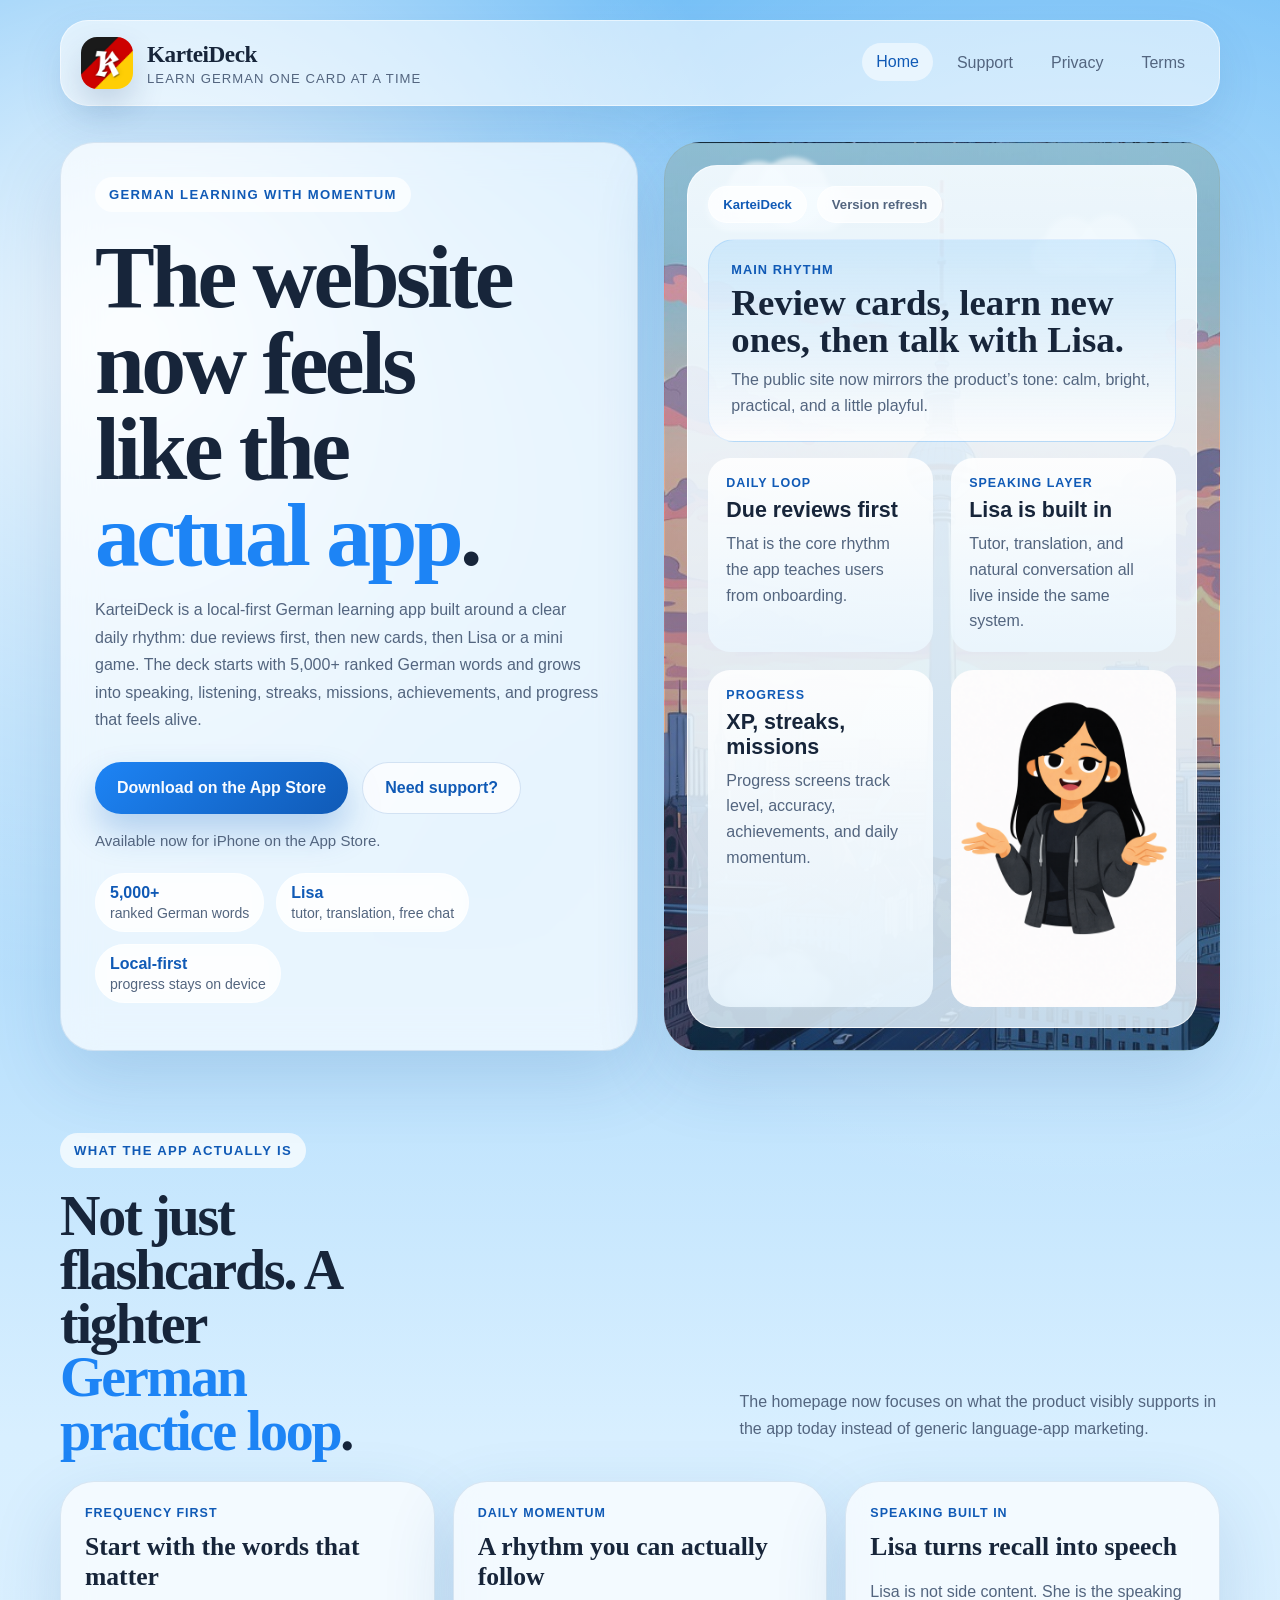
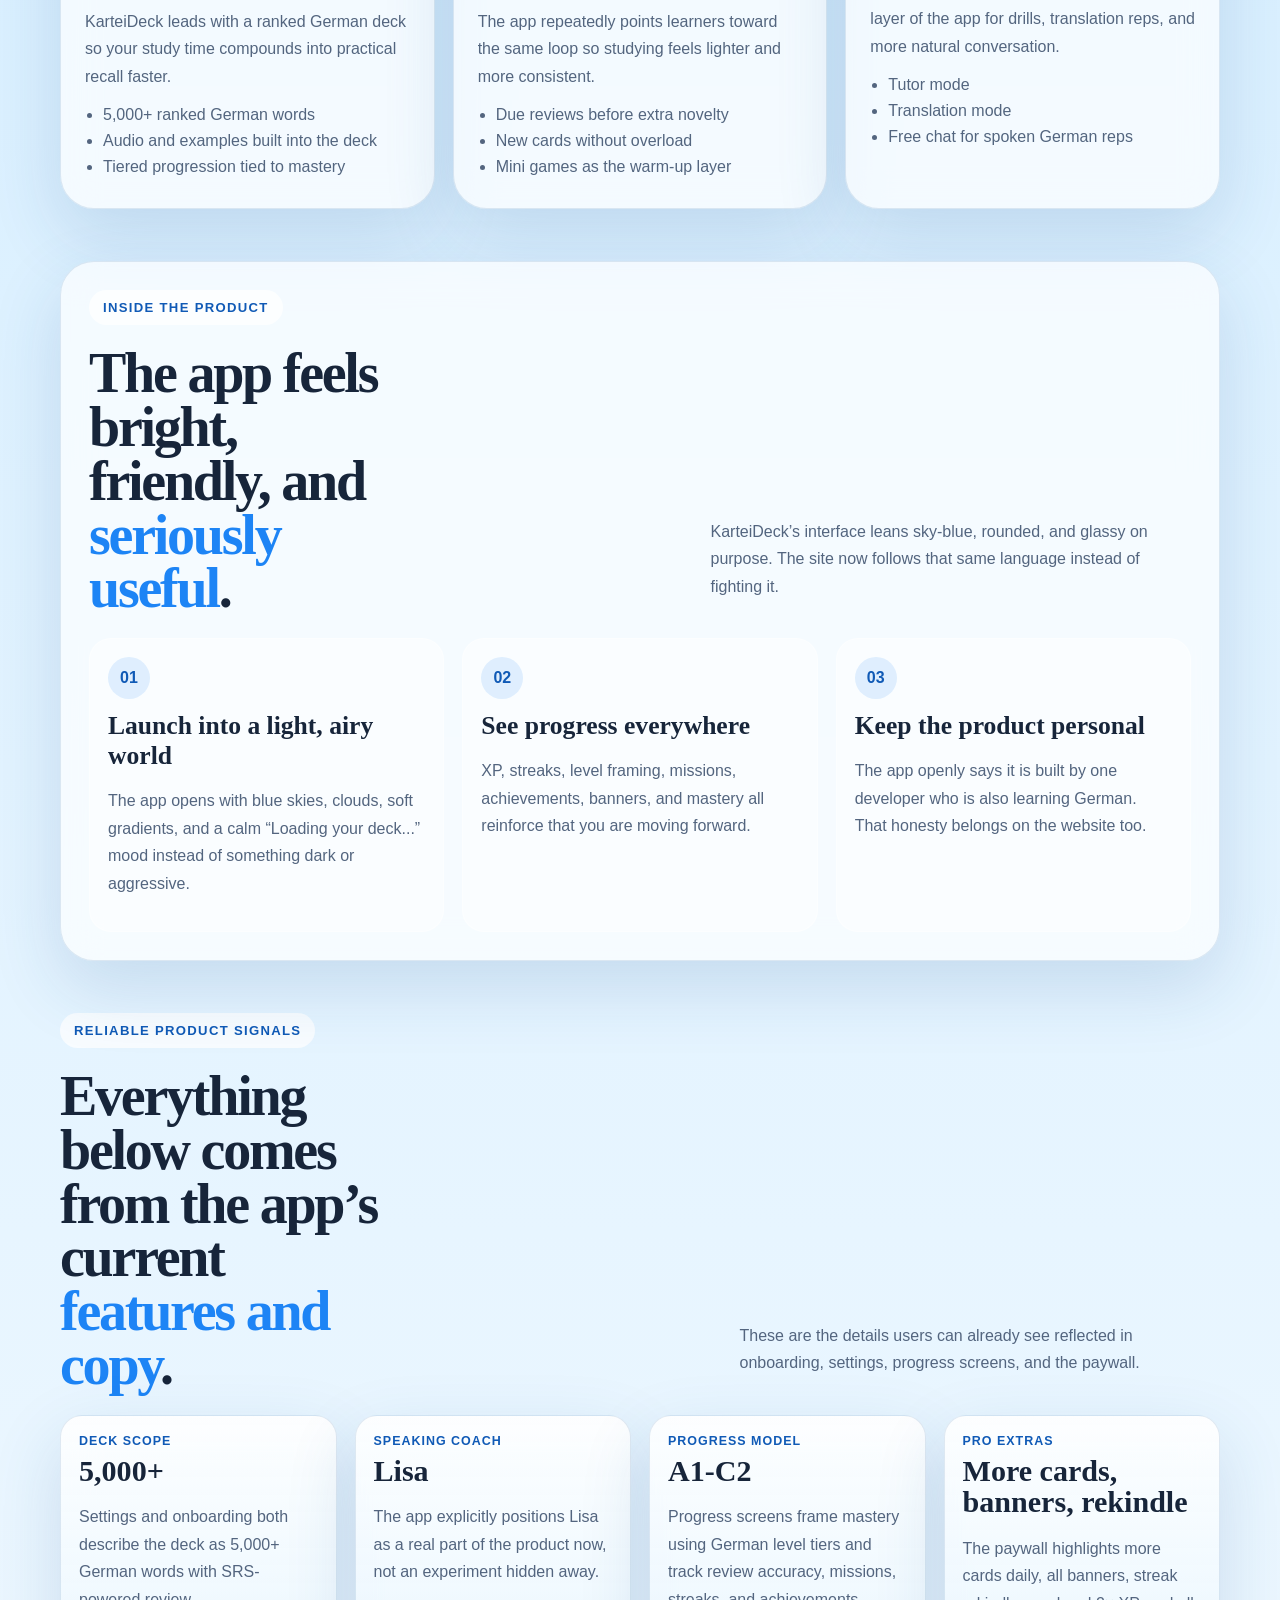
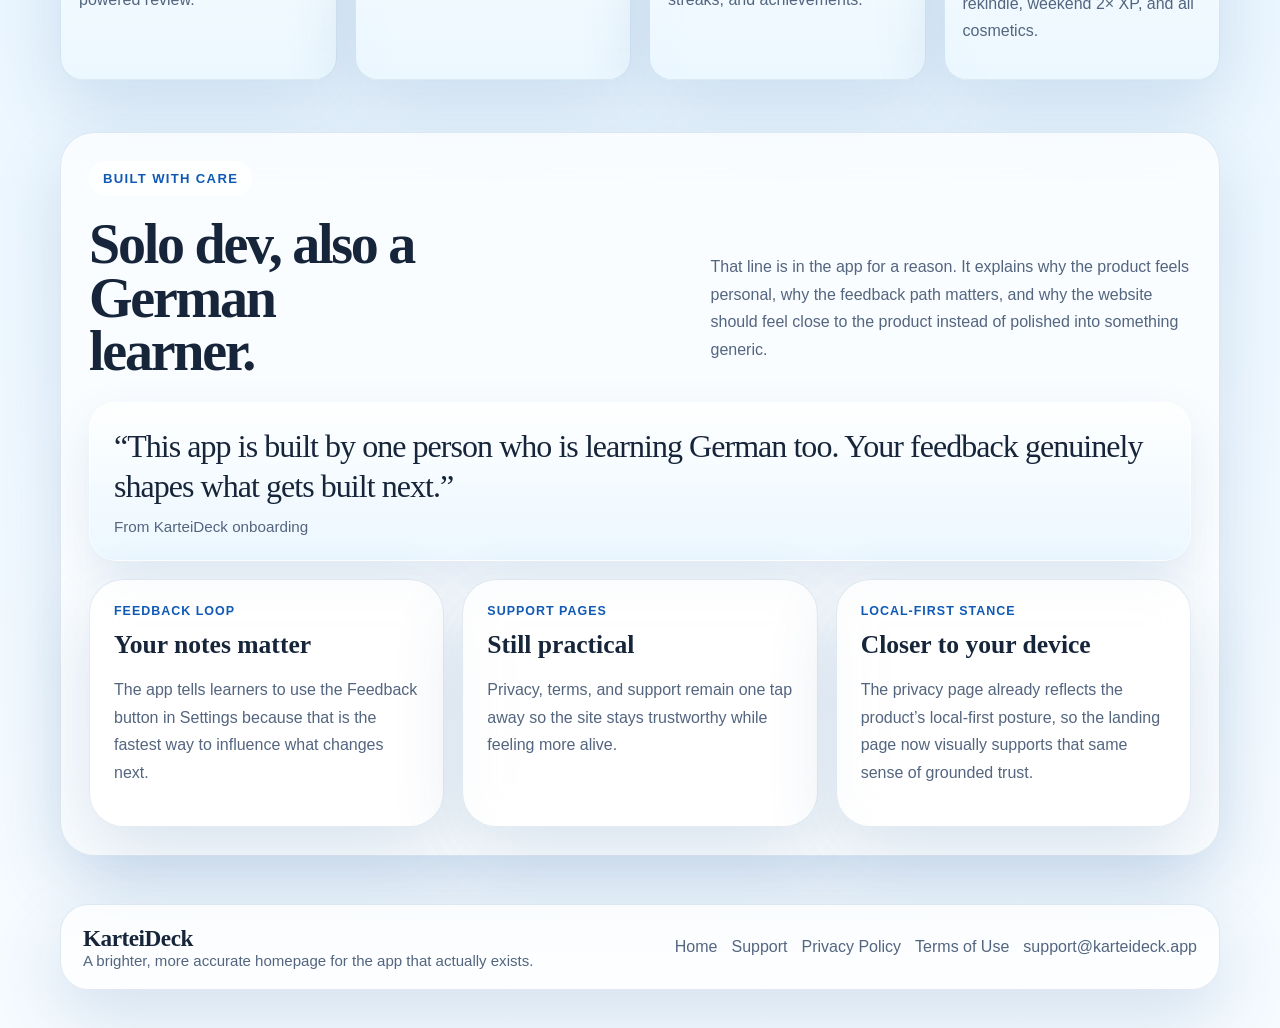
==== commit 347cf293: "Refresh site to match app look and feel" ====
--- a/index.html
+++ b/index.html
@@ -3,8 +3,8 @@
 <head>
   <meta charset="UTF-8">
   <meta name="viewport" content="width=device-width, initial-scale=1.0">
-  <title>KarteiDeck | App Store</title>
-  <meta name="description" content="KarteiDeck helps you build real German recall with a frequency-ranked deck, spaced repetition, pronunciation, grammar, and conversation-focused practice.">
+  <title>KarteiDeck | Learn German one card at a time</title>
+  <meta name="description" content="KarteiDeck is a German learning app with 5,000+ ranked words, spaced repetition, Lisa conversation practice, mini games, streaks, and local-first progress.">
   <link rel="stylesheet" href="styles.css">
 </head>
 <body>
@@ -15,7 +15,7 @@
           <img class="brand-mark" src="assets/app-icon.jpg" alt="KarteiDeck app icon">
           <span class="brand-copy">
             <span class="brand-name">KarteiDeck</span>
-            <span class="brand-tag">German that actually sticks</span>
+            <span class="brand-tag">Learn German one card at a time</span>
           </span>
         </a>
         <div class="nav-links">
@@ -28,61 +28,76 @@
     </header>
 
     <main>
-      <section class="hero">
+      <section class="hero hero-app">
         <div class="hero-panel hero-copy fade-in delay-1">
-          <div class="eyebrow">Built for daily German momentum</div>
-          <h1 class="hero-title">Learn German with a deck that feels <span class="accent-text">alive</span>.</h1>
+          <div class="eyebrow">German learning with momentum</div>
+          <h1 class="hero-title">The website now feels like the <span class="accent-text">actual app</span>.</h1>
           <p class="hero-subtitle">
-            KarteiDeck combines a 5,000+ frequency-ranked word base with spaced repetition, native-style pronunciation,
-            grammar coaching, and conversation-minded practice so you stop memorizing in circles and start building recall that lasts.
+            KarteiDeck is a local-first German learning app built around a clear daily rhythm:
+            due reviews first, then new cards, then Lisa or a mini game. The deck starts with
+            5,000+ ranked German words and grows into speaking, listening, streaks, missions,
+            achievements, and progress that feels alive.
           </p>
           <div class="hero-actions">
             <a class="button" href="https://apps.apple.com/us/app/karteideck/id6760624597" target="_blank" rel="noreferrer">Download on the App Store</a>
-            <a class="button-secondary" href="support.html">See support</a>
-          </div>
-          <p class="hero-footnote">Available now on the App Store for iPhone.</p>
-        </div>
-
-        <div class="hero-panel hero-stack fade-in delay-2">
-          <div class="showcase">
-            <div class="showcase-top">
-              <div class="showcase-badge"><strong>5,000+</strong> words ranked by frequency</div>
-              <div class="stat-pill"><strong>A1-C2</strong> progress framing</div>
-            </div>
-
-            <div class="showcase-phone">
-              <div class="phone-header">
-                <img class="phone-icon" src="assets/app-icon.jpg" alt="KarteiDeck icon">
-                <div>
-                  <div class="phone-label">Inside the app</div>
-                  <div class="phone-title">Study that compounds</div>
-                </div>
+            <a class="button-secondary" href="support.html">Need support?</a>
+          </div>
+          <div class="hero-footnote">Available now for iPhone on the App Store.</div>
+
+          <div class="hero-pill-row">
+            <div class="signal-pill">
+              <span class="signal-value">5,000+</span>
+              <span class="signal-label">ranked German words</span>
+            </div>
+            <div class="signal-pill">
+              <span class="signal-value">Lisa</span>
+              <span class="signal-label">tutor, translation, free chat</span>
+            </div>
+            <div class="signal-pill">
+              <span class="signal-value">Local-first</span>
+              <span class="signal-label">progress stays on device</span>
+            </div>
+          </div>
+        </div>
+
+        <div class="hero-panel hero-stage fade-in delay-2">
+          <div class="cloud cloud-one"></div>
+          <div class="cloud cloud-two"></div>
+          <div class="cloud cloud-three"></div>
+
+          <div class="scene-card app-scene">
+            <div class="scene-topbar">
+              <div class="scene-badge">KarteiDeck</div>
+              <div class="scene-badge scene-badge-soft">Version refresh</div>
+            </div>
+
+            <div class="scene-banner">
+              <div>
+                <div class="scene-kicker">Main rhythm</div>
+                <h2>Review cards, learn new ones, then talk with Lisa.</h2>
+                <p>The public site now mirrors the product’s tone: calm, bright, practical, and a little playful.</p>
               </div>
-
-              <div class="phone-card-grid">
-                <div class="metric-card">
-                  <span class="metric-label">Review engine</span>
-                  <span class="metric-value">SM-2 tuned</span>
-                </div>
-                <div class="metric-card">
-                  <span class="metric-label">Pronunciation</span>
-                  <span class="metric-value">Tap and hear</span>
-                </div>
-                <div class="metric-card">
-                  <span class="metric-label">Learning loop</span>
-                  <span class="metric-value">Words, grammar, missions</span>
-                </div>
-                <div class="metric-card">
-                  <span class="metric-label">Device model</span>
-                  <span class="metric-value">Progress stays local</span>
-                </div>
-              </div>
-            </div>
-
-            <div class="showcase-bottom">
-              <div class="micro-pill">Audio support</div>
-              <div class="micro-pill">Conversation practice</div>
-              <div class="micro-pill">Tiered vocabulary unlocks</div>
+            </div>
+
+            <div class="scene-grid">
+              <article class="dashboard-tile">
+                <span class="tile-label">Daily loop</span>
+                <strong>Due reviews first</strong>
+                <p>That is the core rhythm the app teaches users from onboarding.</p>
+              </article>
+              <article class="dashboard-tile">
+                <span class="tile-label">Speaking layer</span>
+                <strong>Lisa is built in</strong>
+                <p>Tutor, translation, and natural conversation all live inside the same system.</p>
+              </article>
+              <article class="dashboard-tile">
+                <span class="tile-label">Progress</span>
+                <strong>XP, streaks, missions</strong>
+                <p>Progress screens track level, accuracy, achievements, and daily momentum.</p>
+              </article>
+              <article class="dashboard-tile image-tile">
+                <img src="assets/lisa-coach.png" alt="Lisa coach artwork from KarteiDeck">
+              </article>
             </div>
           </div>
         </div>
@@ -91,46 +106,45 @@
       <section class="section">
         <div class="section-header">
           <div>
-            <div class="eyebrow">What makes it different</div>
-            <h2 class="section-title">Less busywork. More <span class="accent-text">actual retrieval</span>.</h2>
+            <div class="eyebrow">What the app actually is</div>
+            <h2 class="section-title">Not just flashcards. A tighter <span class="accent-text">German practice loop</span>.</h2>
           </div>
           <p class="section-copy">
-            The app is designed around repetition with pressure, not just exposure. You keep moving between recognition,
-            recall, listening, grammar, and habit loops that reinforce each other.
+            The homepage now focuses on what the product visibly supports in the app today instead of generic language-app marketing.
           </p>
         </div>
 
         <div class="feature-grid">
           <article class="feature-card fade-in">
-            <div class="feature-kicker">Core deck</div>
-            <h3>Frequency first</h3>
-            <p>The highest-value German words come first, with tiered unlocks that keep the deck practical instead of random.</p>
+            <div class="feature-kicker">Frequency first</div>
+            <h3>Start with the words that matter</h3>
+            <p>KarteiDeck leads with a ranked German deck so your study time compounds into practical recall faster.</p>
             <ul class="feature-list">
-              <li>5,000+ words sorted by rank</li>
-              <li>Tier progression tied to mastery</li>
-              <li>Fast access to what matters most</li>
+              <li>5,000+ ranked German words</li>
+              <li>Audio and examples built into the deck</li>
+              <li>Tiered progression tied to mastery</li>
             </ul>
           </article>
 
           <article class="feature-card fade-in delay-1">
-            <div class="feature-kicker">Retention</div>
-            <h3>Spaced repetition with teeth</h3>
-            <p>Cards return when they should, not when a streak mechanic feels like it. The review loop is built to protect memory.</p>
+            <div class="feature-kicker">Daily momentum</div>
+            <h3>A rhythm you can actually follow</h3>
+            <p>The app repeatedly points learners toward the same loop so studying feels lighter and more consistent.</p>
             <ul class="feature-list">
-              <li>SM-2 based scheduling</li>
-              <li>Due cards prioritized over fluff</li>
-              <li>Clear mastery progression</li>
+              <li>Due reviews before extra novelty</li>
+              <li>New cards without overload</li>
+              <li>Mini games as the warm-up layer</li>
             </ul>
           </article>
 
           <article class="feature-card fade-in delay-2">
-            <div class="feature-kicker">Beyond flashcards</div>
-            <h3>Grammar and conversation pressure</h3>
-            <p>KarteiDeck now reaches past isolated words with lessons, speaking-oriented prompts, and guided practice.</p>
+            <div class="feature-kicker">Speaking built in</div>
+            <h3>Lisa turns recall into speech</h3>
+            <p>Lisa is not side content. She is the speaking layer of the app for drills, translation reps, and more natural conversation.</p>
             <ul class="feature-list">
-              <li>Grammar drills and explanations</li>
-              <li>Listening and pronunciation support</li>
-              <li>Conversation-oriented learning paths</li>
+              <li>Tutor mode</li>
+              <li>Translation mode</li>
+              <li>Free chat for spoken German reps</li>
             </ul>
           </article>
         </div>
@@ -140,31 +154,31 @@
         <div class="section-panel">
           <div class="section-header">
             <div>
-              <div class="eyebrow">How it compounds</div>
-              <h2 class="section-title">A study loop built for <span class="accent-text">real momentum</span>.</h2>
+              <div class="eyebrow">Inside the product</div>
+              <h2 class="section-title">The app feels bright, friendly, and <span class="accent-text">seriously useful</span>.</h2>
             </div>
             <p class="section-copy">
-              Every layer exists to make the next review more efficient. Learn the word, hear it, use it, and come back before it fades.
+              KarteiDeck’s interface leans sky-blue, rounded, and glassy on purpose. The site now follows that same language instead of fighting it.
             </p>
           </div>
 
           <div class="timeline">
             <article class="timeline-step">
               <div class="step-number">01</div>
-              <h3>Meet the useful words first</h3>
-              <p>Start inside a ranked deck so your study time pushes everyday comprehension instead of trivia.</p>
+              <h3>Launch into a light, airy world</h3>
+              <p>The app opens with blue skies, clouds, soft gradients, and a calm “Loading your deck...” mood instead of something dark or aggressive.</p>
             </article>
 
             <article class="timeline-step">
               <div class="step-number">02</div>
-              <h3>Revisit at the right moment</h3>
-              <p>The review engine brings cards back before they disappear, turning recall into a habit rather than a guessing game.</p>
+              <h3>See progress everywhere</h3>
+              <p>XP, streaks, level framing, missions, achievements, banners, and mastery all reinforce that you are moving forward.</p>
             </article>
 
             <article class="timeline-step">
               <div class="step-number">03</div>
-              <h3>Bridge into actual German use</h3>
-              <p>Pronunciation, grammar content, and conversation-focused practice help words survive outside the deck.</p>
+              <h3>Keep the product personal</h3>
+              <p>The app openly says it is built by one developer who is also learning German. That honesty belongs on the website too.</p>
             </article>
           </div>
         </div>
@@ -173,34 +187,34 @@
       <section class="section">
         <div class="section-header">
           <div>
-            <div class="eyebrow">Product signals</div>
-            <h2 class="section-title">Serious enough to feel useful. Warm enough to <span class="accent-text">come back daily</span>.</h2>
+            <div class="eyebrow">Reliable product signals</div>
+            <h2 class="section-title">Everything below comes from the app’s current <span class="accent-text">features and copy</span>.</h2>
           </div>
           <p class="section-copy">
-            KarteiDeck isn't trying to look like every other language app. It should feel focused, premium, and deeply practical from the first screen.
+            These are the details users can already see reflected in onboarding, settings, progress screens, and the paywall.
           </p>
         </div>
 
-        <div class="metrics-band">
-          <div class="metric-card">
-            <span class="metric-label">Vocabulary scope</span>
+        <div class="metrics-band truth-grid">
+          <div class="metric-card">
+            <span class="metric-label">Deck scope</span>
             <span class="metric-value">5,000+</span>
-            <p class="body-copy">Frequency-ranked German words with browser and filter support in the product roadmap already visible in-app.</p>
+            <p class="body-copy">Settings and onboarding both describe the deck as 5,000+ German words with SRS-powered review.</p>
+          </div>
+          <div class="metric-card">
+            <span class="metric-label">Speaking coach</span>
+            <span class="metric-value">Lisa</span>
+            <p class="body-copy">The app explicitly positions Lisa as a real part of the product now, not an experiment hidden away.</p>
           </div>
           <div class="metric-card">
             <span class="metric-label">Progress model</span>
             <span class="metric-value">A1-C2</span>
-            <p class="body-copy">Clear level framing gives learners a simple sense of where they are and what they are growing into.</p>
-          </div>
-          <div class="metric-card">
-            <span class="metric-label">Practice modes</span>
-            <span class="metric-value">Words + grammar + listening</span>
-            <p class="body-copy">The site now reflects that the app is broader than a single deck of cards.</p>
-          </div>
-          <div class="metric-card">
-            <span class="metric-label">Privacy posture</span>
-            <span class="metric-value">Local-first</span>
-            <p class="body-copy">Progress is stored on-device, with policy pages written to match the product's privacy stance.</p>
+            <p class="body-copy">Progress screens frame mastery using German level tiers and track review accuracy, missions, streaks, and achievements.</p>
+          </div>
+          <div class="metric-card">
+            <span class="metric-label">Pro extras</span>
+            <span class="metric-value">More cards, banners, rekindle</span>
+            <p class="body-copy">The paywall highlights more cards daily, all banners, streak rekindle, weekend 2× XP, and all cosmetics.</p>
           </div>
         </div>
       </section>
@@ -209,29 +223,36 @@
         <div class="section-panel">
           <div class="section-header">
             <div>
-              <div class="eyebrow">Need the essentials</div>
-              <h2 class="section-title">Support, privacy, and terms are still one tap away.</h2>
+              <div class="eyebrow">Built with care</div>
+              <h2 class="section-title">Solo dev, also a German learner.</h2>
             </div>
             <p class="section-copy">
-              Marketing pages should sell the product, but they also need to do the dependable work: answer questions, set expectations, and stay easy to navigate.
+              That line is in the app for a reason. It explains why the product feels personal, why the feedback path matters, and why the website should feel close to the product instead of polished into something generic.
             </p>
           </div>
 
-          <div class="feature-grid">
+          <div class="quote-panel">
+            <p>
+              “This app is built by one person who is learning German too. Your feedback genuinely shapes what gets built next.”
+            </p>
+            <span>From KarteiDeck onboarding</span>
+          </div>
+
+          <div class="feature-grid compact-grid">
             <article class="feature-card">
-              <div class="feature-kicker">Support</div>
-              <h3>Fast answers</h3>
-              <p>FAQ-driven help plus a direct support email path when someone needs a real response.</p>
+              <div class="feature-kicker">Feedback loop</div>
+              <h3>Your notes matter</h3>
+              <p>The app tells learners to use the Feedback button in Settings because that is the fastest way to influence what changes next.</p>
             </article>
             <article class="feature-card">
-              <div class="feature-kicker">Privacy</div>
-              <h3>Local-first clarity</h3>
-              <p>Explains exactly what stays on-device, what purchase tooling is involved, and how notifications work.</p>
+              <div class="feature-kicker">Support pages</div>
+              <h3>Still practical</h3>
+              <p>Privacy, terms, and support remain one tap away so the site stays trustworthy while feeling more alive.</p>
             </article>
             <article class="feature-card">
-              <div class="feature-kicker">Terms</div>
-              <h3>Store-ready legal pages</h3>
-              <p>Subscription and purchase details stay accessible without burying the main product story.</p>
+              <div class="feature-kicker">Local-first stance</div>
+              <h3>Closer to your device</h3>
+              <p>The privacy page already reflects the product’s local-first posture, so the landing page now visually supports that same sense of grounded trust.</p>
             </article>
           </div>
         </div>
@@ -242,7 +263,7 @@
       <div class="footer-card">
         <div>
           <div class="brand-name">KarteiDeck</div>
-          <div class="footer-copy">German learning with sharper repetition, stronger habits, and a warmer product feel.</div>
+          <div class="footer-copy">A brighter, more accurate homepage for the app that actually exists.</div>
         </div>
         <div class="footer-links">
           <a href="index.html">Home</a>
--- a/styles.css
+++ b/styles.css
@@ -1,21 +1,26 @@
 :root {
-  --bg: #f4efe4;
-  --bg-soft: #fbf7f0;
-  --surface: rgba(255, 250, 244, 0.78);
-  --surface-strong: #fff9f1;
-  --surface-border: rgba(79, 53, 28, 0.12);
-  --text: #1d140f;
-  --muted: #6d5a4a;
-  --accent: #c34d2c;
-  --accent-strong: #8f2e15;
-  --accent-soft: #f7d8be;
-  --gold: #e0b057;
-  --shadow: 0 24px 60px rgba(65, 38, 17, 0.12);
-  --radius-xl: 32px;
-  --radius-lg: 24px;
-  --radius-md: 18px;
-  --radius-sm: 999px;
-  --container: min(1120px, calc(100vw - 32px));
+  --bg-top: #73bff7;
+  --bg-mid: #d8efff;
+  --bg-bottom: #f6fbff;
+  --surface: rgba(255, 255, 255, 0.68);
+  --surface-strong: rgba(255, 255, 255, 0.9);
+  --surface-border: rgba(22, 87, 146, 0.12);
+  --text: #17253a;
+  --muted: #53657f;
+  --accent: #1d84f5;
+  --accent-strong: #105ab6;
+  --accent-soft: rgba(29, 132, 245, 0.12);
+  --mint: #39b985;
+  --gold: #f0c24c;
+  --purple: #6f47df;
+  --orange: #ff8f2b;
+  --shadow: 0 26px 70px rgba(31, 87, 150, 0.16);
+  --shadow-soft: 0 18px 44px rgba(32, 91, 155, 0.12);
+  --radius-xl: 34px;
+  --radius-lg: 26px;
+  --radius-md: 20px;
+  --radius-pill: 999px;
+  --container: min(1160px, calc(100vw - 32px));
 }
 
 * {
@@ -32,9 +37,9 @@
   font-family: "Avenir Next", "Trebuchet MS", "Segoe UI", sans-serif;
   color: var(--text);
   background:
-    radial-gradient(circle at top left, rgba(224, 176, 87, 0.28), transparent 30%),
-    radial-gradient(circle at top right, rgba(195, 77, 44, 0.16), transparent 28%),
-    linear-gradient(180deg, #f8f2e9 0%, #f4efe4 44%, #efe7d8 100%);
+    radial-gradient(circle at 10% 8%, rgba(255, 255, 255, 0.9), transparent 16%),
+    radial-gradient(circle at 84% 12%, rgba(255, 255, 255, 0.48), transparent 18%),
+    linear-gradient(180deg, var(--bg-top) 0%, var(--bg-mid) 34%, var(--bg-bottom) 100%);
 }
 
 img {
@@ -52,7 +57,7 @@
 }
 
 .site-header {
-  padding: 20px 0 14px;
+  padding: 20px 0 12px;
 }
 
 .nav {
@@ -61,19 +66,19 @@
   justify-content: space-between;
   gap: 20px;
   padding: 16px 20px;
-  background: rgba(255, 251, 245, 0.76);
-  border: 1px solid var(--surface-border);
+  background: rgba(255, 255, 255, 0.58);
+  border: 1px solid rgba(255, 255, 255, 0.54);
   backdrop-filter: blur(18px);
   border-radius: 28px;
-  box-shadow: 0 8px 30px rgba(93, 57, 31, 0.08);
+  box-shadow: var(--shadow-soft);
 }
 
 .brand {
   display: inline-flex;
   align-items: center;
   gap: 14px;
+  min-width: 0;
   text-decoration: none;
-  min-width: 0;
 }
 
 .brand-mark {
@@ -81,7 +86,7 @@
   height: 52px;
   border-radius: 16px;
   object-fit: cover;
-  box-shadow: 0 16px 28px rgba(69, 42, 21, 0.18);
+  box-shadow: 0 16px 32px rgba(23, 63, 109, 0.18);
 }
 
 .brand-copy {
@@ -90,17 +95,17 @@
 
 .brand-name {
   display: block;
-  font-family: "Iowan Old Style", "Baskerville", "Times New Roman", serif;
-  font-size: 1.4rem;
+  font-family: "Georgia", "Iowan Old Style", "Baskerville", serif;
+  font-size: 1.45rem;
   font-weight: 700;
-  letter-spacing: 0.02em;
+  letter-spacing: -0.02em;
 }
 
 .brand-tag {
   display: block;
-  margin-top: 2px;
-  color: var(--muted);
-  font-size: 0.83rem;
+  margin-top: 3px;
+  color: var(--muted);
+  font-size: 0.82rem;
   letter-spacing: 0.08em;
   text-transform: uppercase;
 }
@@ -114,47 +119,56 @@
 
 .nav-links a {
   padding: 10px 14px;
+  color: var(--muted);
+  border-radius: var(--radius-pill);
   text-decoration: none;
-  color: var(--muted);
-  border-radius: 999px;
   transition: background-color 180ms ease, color 180ms ease, transform 180ms ease;
 }
 
 .nav-links a:hover,
 .nav-links a:focus-visible,
 .nav-links a.active {
-  background: rgba(195, 77, 44, 0.12);
-  color: var(--accent-strong);
+  color: var(--accent-strong);
+  background: rgba(255, 255, 255, 0.55);
   transform: translateY(-1px);
 }
 
 .hero {
   position: relative;
   display: grid;
-  grid-template-columns: 1.05fr 0.95fr;
-  gap: 28px;
-  padding: 28px 0 56px;
-  align-items: stretch;
+  grid-template-columns: 1.02fr 0.98fr;
+  gap: 26px;
+  padding: 24px 0 56px;
 }
 
 .hero-panel,
-.glass-card,
 .feature-card,
 .metric-card,
 .support-card,
 .legal-callout,
 .faq-item,
 .article-shell,
-.section-panel {
+.section-panel,
+.footer-card {
   background: var(--surface);
   border: 1px solid var(--surface-border);
-  backdrop-filter: blur(14px);
+  backdrop-filter: blur(18px);
   box-shadow: var(--shadow);
 }
 
-.hero-copy {
+.hero-copy,
+.page-hero-card,
+.article-shell,
+.support-card,
+.legal-callout,
+.section-panel,
+.feature-card {
+  border-radius: var(--radius-xl);
+}
+
+.hero-copy,
+.page-hero-card {
   padding: 34px;
-  border-radius: var(--radius-xl);
 }
 
 .eyebrow {
@@ -163,12 +177,12 @@
   gap: 8px;
   padding: 10px 14px;
   margin-bottom: 22px;
-  border-radius: var(--radius-sm);
-  background: rgba(224, 176, 87, 0.2);
-  color: #7d4e0c;
-  font-size: 0.84rem;
-  font-weight: 700;
-  letter-spacing: 0.08em;
+  border-radius: var(--radius-pill);
+  background: rgba(255, 255, 255, 0.72);
+  color: var(--accent-strong);
+  font-size: 0.82rem;
+  font-weight: 800;
+  letter-spacing: 0.1em;
   text-transform: uppercase;
 }
 
@@ -176,19 +190,27 @@
 .section-title,
 .page-title {
   margin: 0;
-  font-family: "Iowan Old Style", "Baskerville", "Times New Roman", serif;
+  font-family: "Georgia", "Iowan Old Style", "Baskerville", serif;
   line-height: 0.96;
-  letter-spacing: -0.03em;
+  letter-spacing: -0.04em;
 }
 
 .hero-title {
-  font-size: clamp(3rem, 7vw, 5.8rem);
-  max-width: 10ch;
-}
-
-.hero-title .accent-text,
-.section-title .accent-text,
-.page-title .accent-text {
+  font-size: clamp(3.2rem, 7vw, 5.8rem);
+  max-width: 9.5ch;
+}
+
+.section-title {
+  font-size: clamp(2.2rem, 4.5vw, 3.5rem);
+  max-width: 12ch;
+}
+
+.page-title {
+  font-size: clamp(2.5rem, 5.4vw, 4.2rem);
+  max-width: 11ch;
+}
+
+.accent-text {
   color: var(--accent);
 }
 
@@ -198,14 +220,19 @@
 .body-copy,
 .faq-body,
 .article-shell p,
-.article-shell li {
+.article-shell li,
+.feature-card p,
+.support-card p,
+.legal-callout p,
+.timeline-step p {
   color: var(--muted);
   line-height: 1.72;
-  font-size: 1.02rem;
-}
-
-.hero-subtitle {
-  max-width: 58ch;
+  font-size: 1rem;
+}
+
+.hero-subtitle,
+.page-subtitle {
+  max-width: 60ch;
   margin: 18px 0 0;
 }
 
@@ -221,25 +248,24 @@
   display: inline-flex;
   align-items: center;
   justify-content: center;
-  gap: 10px;
   min-height: 52px;
   padding: 0 22px;
-  border-radius: 999px;
+  border-radius: var(--radius-pill);
   text-decoration: none;
-  font-weight: 700;
+  font-weight: 800;
   transition: transform 180ms ease, box-shadow 180ms ease, background-color 180ms ease;
 }
 
 .button {
   background: linear-gradient(135deg, var(--accent) 0%, var(--accent-strong) 100%);
-  color: #fff8f3;
-  box-shadow: 0 18px 28px rgba(143, 46, 21, 0.24);
+  color: #f8fbff;
+  box-shadow: 0 18px 34px rgba(29, 107, 201, 0.28);
 }
 
 .button-secondary {
   color: var(--accent-strong);
-  background: rgba(255, 255, 255, 0.42);
-  border: 1px solid rgba(143, 46, 21, 0.16);
+  background: rgba(255, 255, 255, 0.7);
+  border: 1px solid rgba(16, 90, 182, 0.16);
 }
 
 .button:hover,
@@ -249,56 +275,22 @@
   transform: translateY(-2px);
 }
 
-.hero-footnote {
+.hero-footnote,
+.meta-row,
+.footer-copy {
   color: var(--muted);
   font-size: 0.94rem;
 }
 
-.hero-stack {
-  position: relative;
-  padding: 22px;
-  border-radius: calc(var(--radius-xl) + 4px);
-  overflow: hidden;
-}
-
-.hero-stack::before {
-  content: "";
-  position: absolute;
-  inset: 0;
-  background:
-    linear-gradient(160deg, rgba(195, 77, 44, 0.16), rgba(224, 176, 87, 0.08)),
-    url("assets/berlin-skyline.jpg") center/cover;
-  filter: saturate(0.95);
-  transform: scale(1.03);
-}
-
-.hero-stack::after {
-  content: "";
-  position: absolute;
-  inset: 0;
-  background: linear-gradient(180deg, rgba(28, 20, 15, 0.12), rgba(28, 20, 15, 0.52));
-}
-
-.showcase {
-  position: relative;
-  z-index: 1;
-  min-height: 100%;
-  border-radius: 28px;
-  border: 1px solid rgba(255, 247, 240, 0.25);
-  padding: 22px;
+.hero-pill-row {
   display: flex;
-  flex-direction: column;
-  justify-content: space-between;
-  background: linear-gradient(180deg, rgba(31, 19, 14, 0.18), rgba(31, 19, 14, 0.38));
-}
-
-.showcase-top {
-  display: flex;
-  justify-content: space-between;
+  flex-wrap: wrap;
   gap: 12px;
-  align-items: flex-start;
-}
-
+  margin-top: 24px;
+}
+
+.signal-pill,
+.scene-badge,
 .showcase-badge,
 .stat-pill,
 .micro-pill {
@@ -307,92 +299,244 @@
   gap: 8px;
   width: fit-content;
   padding: 10px 14px;
-  border-radius: 999px;
-  background: rgba(255, 247, 240, 0.18);
-  border: 1px solid rgba(255, 247, 240, 0.18);
-  color: #fff9f4;
-  backdrop-filter: blur(8px);
-}
-
-.showcase-badge strong,
-.stat-pill strong {
-  font-size: 1.02rem;
-}
-
-.showcase-phone {
-  align-self: center;
-  width: min(100%, 340px);
-  background: rgba(255, 250, 245, 0.96);
-  border-radius: 34px;
-  padding: 16px;
-  border: 10px solid #1f1713;
-  box-shadow: 0 26px 48px rgba(18, 13, 10, 0.35);
-}
-
-.phone-header {
-  display: flex;
-  align-items: center;
-  gap: 12px;
-}
-
-.phone-icon {
+  border-radius: var(--radius-pill);
+  background: rgba(255, 255, 255, 0.7);
+  border: 1px solid rgba(255, 255, 255, 0.6);
+  backdrop-filter: blur(10px);
+}
+
+.signal-pill {
+  flex-direction: column;
+  align-items: flex-start;
+  gap: 3px;
+  min-width: 150px;
+}
+
+.signal-value {
+  font-weight: 800;
+  color: var(--accent-strong);
+}
+
+.signal-label {
+  color: var(--muted);
+  font-size: 0.88rem;
+}
+
+.hero-stage {
+  position: relative;
+  overflow: hidden;
+  padding: 22px;
+  border-radius: calc(var(--radius-xl) + 2px);
+  min-height: 100%;
+  background:
+    linear-gradient(180deg, rgba(255, 255, 255, 0.18), rgba(255, 255, 255, 0.04)),
+    url("assets/berlin-skyline.jpg") center/cover;
+}
+
+.hero-stage::before {
+  content: "";
+  position: absolute;
+  inset: 0;
+  background: linear-gradient(180deg, rgba(95, 177, 243, 0.28), rgba(19, 52, 97, 0.38));
+}
+
+.cloud {
+  position: absolute;
+  background: rgba(255, 255, 255, 0.62);
+  border-radius: 100px;
+  filter: blur(2px);
+}
+
+.cloud::before,
+.cloud::after {
+  content: "";
+  position: absolute;
+  background: inherit;
+  border-radius: 50%;
+}
+
+.cloud-one {
+  top: 42px;
+  left: 42px;
+  width: 140px;
+  height: 46px;
+}
+
+.cloud-one::before {
+  width: 62px;
+  height: 62px;
+  left: 20px;
+  top: -24px;
+}
+
+.cloud-one::after {
+  width: 72px;
+  height: 72px;
+  right: 18px;
+  top: -28px;
+}
+
+.cloud-two {
+  top: 94px;
+  right: 64px;
+  width: 124px;
+  height: 38px;
+  opacity: 0.72;
+}
+
+.cloud-two::before {
+  width: 52px;
+  height: 52px;
+  left: 14px;
+  top: -20px;
+}
+
+.cloud-two::after {
+  width: 58px;
+  height: 58px;
+  right: 16px;
+  top: -22px;
+}
+
+.cloud-three {
+  bottom: 44px;
+  left: 58px;
+  width: 108px;
+  height: 34px;
+  opacity: 0.62;
+}
+
+.cloud-three::before {
+  width: 46px;
+  height: 46px;
+  left: 12px;
+  top: -18px;
+}
+
+.cloud-three::after {
   width: 54px;
   height: 54px;
-  border-radius: 16px;
-  object-fit: cover;
-}
-
-.phone-label {
+  right: 14px;
+  top: -20px;
+}
+
+.app-scene {
+  position: relative;
+  z-index: 1;
+  min-height: 100%;
+  display: flex;
+  flex-direction: column;
+  gap: 16px;
+  padding: 20px;
+  border-radius: 30px;
+  background: linear-gradient(180deg, rgba(245, 251, 255, 0.92), rgba(226, 243, 255, 0.84));
+  border: 1px solid rgba(255, 255, 255, 0.68);
+}
+
+.scene-topbar {
+  display: flex;
+  flex-wrap: wrap;
+  gap: 10px;
+}
+
+.scene-badge {
+  color: var(--accent-strong);
   font-size: 0.82rem;
+  font-weight: 800;
+}
+
+.scene-badge-soft {
+  color: var(--muted);
+}
+
+.scene-banner {
+  padding: 22px;
+  border-radius: 26px;
+  background: linear-gradient(180deg, rgba(112, 191, 248, 0.24), rgba(255, 255, 255, 0.8));
+  border: 1px solid rgba(30, 132, 245, 0.14);
+}
+
+.scene-kicker {
+  color: var(--accent-strong);
+  font-size: 0.8rem;
+  font-weight: 800;
   letter-spacing: 0.08em;
   text-transform: uppercase;
-  color: #846a58;
-}
-
-.phone-title {
-  margin-top: 4px;
-  font-family: "Iowan Old Style", "Baskerville", serif;
-  font-size: 1.4rem;
-}
-
-.phone-card-grid {
+}
+
+.scene-banner h2 {
+  margin: 8px 0 8px;
+  font-family: "Georgia", "Iowan Old Style", "Baskerville", serif;
+  font-size: clamp(1.8rem, 3vw, 2.3rem);
+  line-height: 1;
+}
+
+.scene-banner p {
+  margin: 0;
+  color: var(--muted);
+  line-height: 1.65;
+}
+
+.scene-grid,
+.phone-card-grid,
+.metrics-band,
+.feature-grid,
+.support-grid,
+.legal-grid,
+.article-grid,
+.timeline {
   display: grid;
+  gap: 18px;
+}
+
+.scene-grid {
   grid-template-columns: repeat(2, minmax(0, 1fr));
-  gap: 12px;
-  margin-top: 18px;
-}
-
+}
+
+.dashboard-tile,
 .metric-card {
-  padding: 16px;
+  padding: 18px;
   border-radius: 22px;
-  background: linear-gradient(180deg, rgba(255, 249, 241, 0.92), rgba(245, 236, 224, 0.92));
-}
-
-.metric-label {
+  background: linear-gradient(180deg, rgba(255, 255, 255, 0.88), rgba(235, 247, 255, 0.82));
+}
+
+.tile-label,
+.metric-label,
+.feature-kicker,
+.phone-label {
   display: block;
-  color: #866754;
+  color: var(--accent-strong);
   font-size: 0.78rem;
+  font-weight: 800;
   letter-spacing: 0.08em;
   text-transform: uppercase;
 }
 
+.dashboard-tile strong,
 .metric-value {
   display: block;
   margin-top: 8px;
-  font-size: 1.4rem;
+  font-size: 1.34rem;
   font-weight: 800;
 }
 
-.showcase-bottom {
-  display: flex;
-  flex-wrap: wrap;
-  gap: 12px;
-  margin-top: 18px;
-}
-
-.micro-pill {
-  color: #fffefb;
-  font-size: 0.93rem;
+.dashboard-tile p {
+  margin: 8px 0 0;
+  color: var(--muted);
+  line-height: 1.6;
+}
+
+.image-tile {
+  padding: 0;
+  overflow: hidden;
+  background: linear-gradient(180deg, rgba(123, 188, 246, 0.2), rgba(214, 238, 255, 0.95));
+}
+
+.image-tile img {
+  width: 100%;
+  height: 100%;
+  min-height: 178px;
+  object-fit: cover;
 }
 
 .section {
@@ -407,54 +551,29 @@
   margin-bottom: 22px;
 }
 
-.section-title {
-  font-size: clamp(2rem, 4.3vw, 3.45rem);
-  max-width: 12ch;
-}
-
 .section-copy {
-  max-width: 50ch;
-}
-
-.feature-grid,
-.support-grid,
-.legal-grid,
-.article-grid {
-  display: grid;
-  gap: 18px;
+  max-width: 54ch;
 }
 
 .feature-grid {
   grid-template-columns: repeat(3, minmax(0, 1fr));
 }
 
+.compact-grid .feature-card {
+  min-height: 100%;
+}
+
 .feature-card {
   padding: 24px;
-  border-radius: var(--radius-lg);
-}
-
-.feature-kicker {
-  color: var(--accent);
-  font-size: 0.82rem;
-  font-weight: 700;
-  letter-spacing: 0.08em;
-  text-transform: uppercase;
 }
 
 .feature-card h3,
 .support-card h3,
-.legal-callout h3 {
+.legal-callout h3,
+.timeline-step h3 {
   margin: 12px 0 10px;
-  font-family: "Iowan Old Style", "Baskerville", serif;
-  font-size: 1.65rem;
-}
-
-.feature-card p,
-.support-card p,
-.legal-callout p {
-  margin: 0;
-  color: var(--muted);
-  line-height: 1.7;
+  font-family: "Georgia", "Iowan Old Style", "Baskerville", serif;
+  font-size: 1.6rem;
 }
 
 .feature-list,
@@ -469,19 +588,20 @@
   margin-bottom: 8px;
 }
 
+.section-panel {
+  padding: 28px;
+}
+
 .timeline {
-  display: grid;
   grid-template-columns: repeat(3, minmax(0, 1fr));
-  gap: 18px;
-}
-
-.section-panel {
-  padding: 26px;
-  border-radius: var(--radius-lg);
 }
 
 .timeline-step {
   position: relative;
+  padding: 18px;
+  border-radius: 22px;
+  background: rgba(255, 255, 255, 0.44);
+  border: 1px solid rgba(255, 255, 255, 0.4);
 }
 
 .step-number {
@@ -491,61 +611,53 @@
   width: 42px;
   height: 42px;
   border-radius: 50%;
-  background: rgba(195, 77, 44, 0.14);
+  background: rgba(29, 132, 245, 0.12);
   color: var(--accent-strong);
   font-weight: 800;
 }
 
-.timeline-step h3 {
-  margin: 18px 0 10px;
-  font-family: "Iowan Old Style", "Baskerville", serif;
-  font-size: 1.55rem;
-}
-
-.timeline-step p {
-  margin: 0;
-  color: var(--muted);
-  line-height: 1.7;
-}
-
-.metrics-band {
-  display: grid;
+.truth-grid {
   grid-template-columns: repeat(4, minmax(0, 1fr));
-  gap: 18px;
 }
 
 .metrics-band .metric-card {
-  min-height: 150px;
+  min-height: 168px;
 }
 
 .metrics-band .metric-value {
-  font-family: "Iowan Old Style", "Baskerville", serif;
-  font-size: 2rem;
+  font-family: "Georgia", "Iowan Old Style", "Baskerville", serif;
+  font-size: 1.88rem;
+  line-height: 1.05;
+}
+
+.quote-panel {
+  margin-bottom: 18px;
+  padding: 24px;
+  border-radius: 28px;
+  background: linear-gradient(180deg, rgba(255, 255, 255, 0.76), rgba(229, 244, 255, 0.72));
+  border: 1px solid rgba(255, 255, 255, 0.54);
+  box-shadow: var(--shadow-soft);
+}
+
+.quote-panel p {
+  margin: 0 0 12px;
+  font-family: "Georgia", "Iowan Old Style", "Baskerville", serif;
+  font-size: clamp(1.45rem, 2.5vw, 2rem);
+  line-height: 1.25;
+  letter-spacing: -0.03em;
+}
+
+.quote-panel span {
+  color: var(--muted);
+  font-size: 0.95rem;
 }
 
 .page-hero {
   padding: 24px 0 28px;
 }
 
-.page-hero-card {
-  padding: 34px;
-  border-radius: var(--radius-xl);
-}
-
-.page-title {
-  font-size: clamp(2.6rem, 5.6vw, 4.3rem);
-  max-width: 11ch;
-}
-
-.page-subtitle {
-  max-width: 60ch;
-  margin: 16px 0 0;
-}
-
 .meta-row {
   margin-top: 18px;
-  color: var(--muted);
-  font-size: 0.95rem;
 }
 
 .support-grid {
@@ -578,8 +690,8 @@
   cursor: pointer;
   list-style: none;
   padding: 20px 22px;
+  font-size: 1.04rem;
   font-weight: 700;
-  font-size: 1.06rem;
 }
 
 .faq-item summary::-webkit-details-marker {
@@ -601,22 +713,21 @@
 
 .article-shell {
   padding: 30px;
-  border-radius: var(--radius-xl);
 }
 
 .article-shell h2,
 .article-shell h3 {
-  font-family: "Iowan Old Style", "Baskerville", serif;
+  font-family: "Georgia", "Iowan Old Style", "Baskerville", serif;
 }
 
 .article-shell h2 {
   margin: 30px 0 12px;
-  font-size: 1.72rem;
+  font-size: 1.7rem;
 }
 
 .article-shell h3 {
   margin: 18px 0 8px;
-  font-size: 1.18rem;
+  font-size: 1.16rem;
 }
 
 .article-shell p {
@@ -630,11 +741,11 @@
 }
 
 .note-box {
+  margin: 18px 0;
   padding: 18px;
-  margin: 18px 0;
   border-radius: 20px;
-  background: linear-gradient(180deg, rgba(247, 216, 190, 0.6), rgba(255, 248, 240, 0.78));
-  border: 1px solid rgba(195, 77, 44, 0.14);
+  background: linear-gradient(180deg, rgba(213, 237, 255, 0.8), rgba(255, 255, 255, 0.72));
+  border: 1px solid rgba(29, 132, 245, 0.14);
 }
 
 .site-footer {
@@ -644,13 +755,10 @@
 .footer-card {
   display: flex;
   justify-content: space-between;
+  align-items: center;
   gap: 18px;
-  align-items: center;
   padding: 20px 22px;
   border-radius: 28px;
-  background: rgba(255, 251, 245, 0.74);
-  border: 1px solid var(--surface-border);
-  box-shadow: 0 10px 30px rgba(93, 57, 31, 0.08);
 }
 
 .footer-links {
@@ -669,11 +777,6 @@
   color: var(--accent-strong);
 }
 
-.footer-copy {
-  color: var(--muted);
-  font-size: 0.92rem;
-}
-
 .fade-in {
   animation: fadeUp 720ms ease both;
 }
@@ -700,12 +803,16 @@
 
 @media (max-width: 980px) {
   .hero,
-  .support-grid,
-  .legal-grid,
   .feature-grid,
   .timeline,
-  .metrics-band {
+  .truth-grid,
+  .support-grid,
+  .legal-grid {
     grid-template-columns: 1fr;
+  }
+
+  .scene-grid {
+    grid-template-columns: 1fr 1fr;
   }
 
   .section-header,
@@ -732,7 +839,7 @@
   }
 
   .hero-copy,
-  .hero-stack,
+  .hero-stage,
   .page-hero-card,
   .article-shell,
   .support-card,
@@ -743,15 +850,27 @@
   }
 
   .hero {
+    gap: 18px;
     padding-top: 18px;
-    gap: 18px;
-  }
-
-  .showcase-phone {
+  }
+
+  .hero-pill-row,
+  .scene-topbar,
+  .footer-links {
+    gap: 10px;
+  }
+
+  .signal-pill,
+  .scene-badge {
     width: 100%;
   }
 
-  .phone-card-grid {
+  .scene-grid {
     grid-template-columns: 1fr;
   }
-}
+
+  .dashboard-tile strong,
+  .metric-value {
+    font-size: 1.2rem;
+  }
+}
